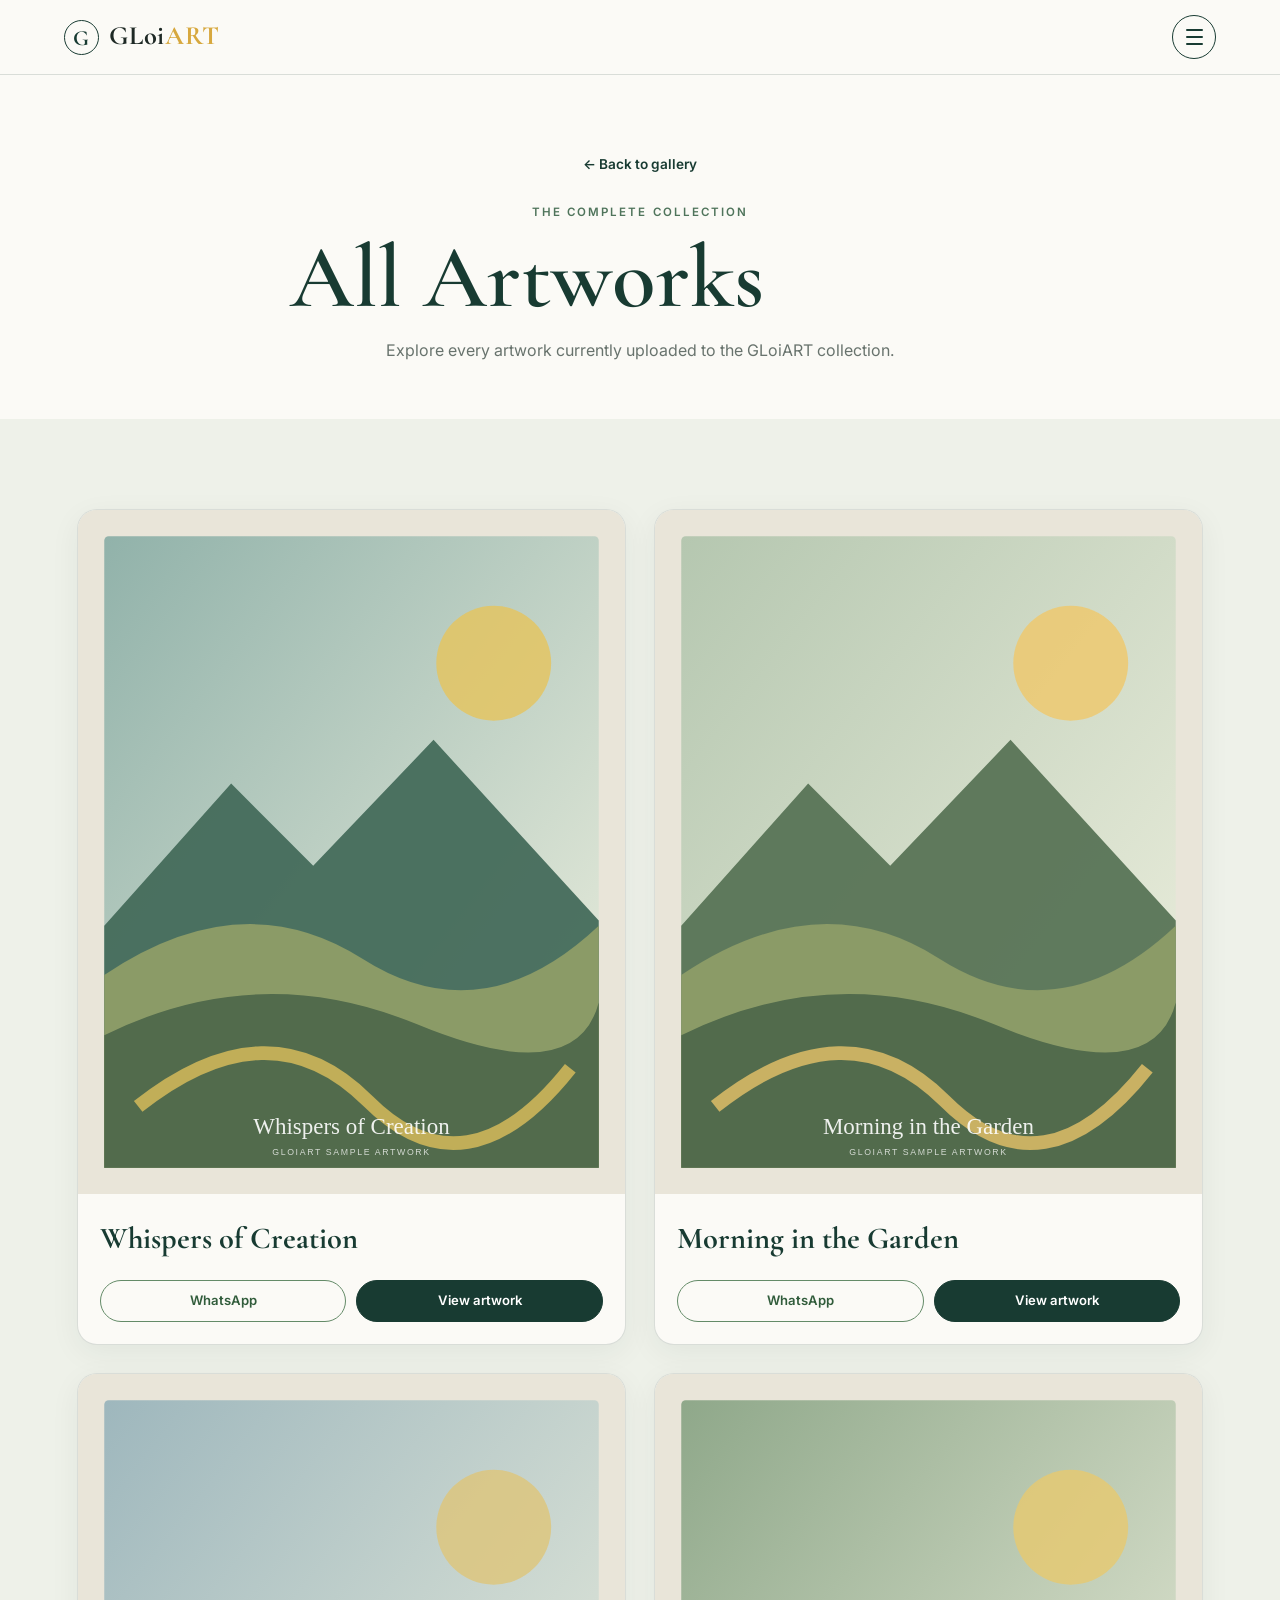
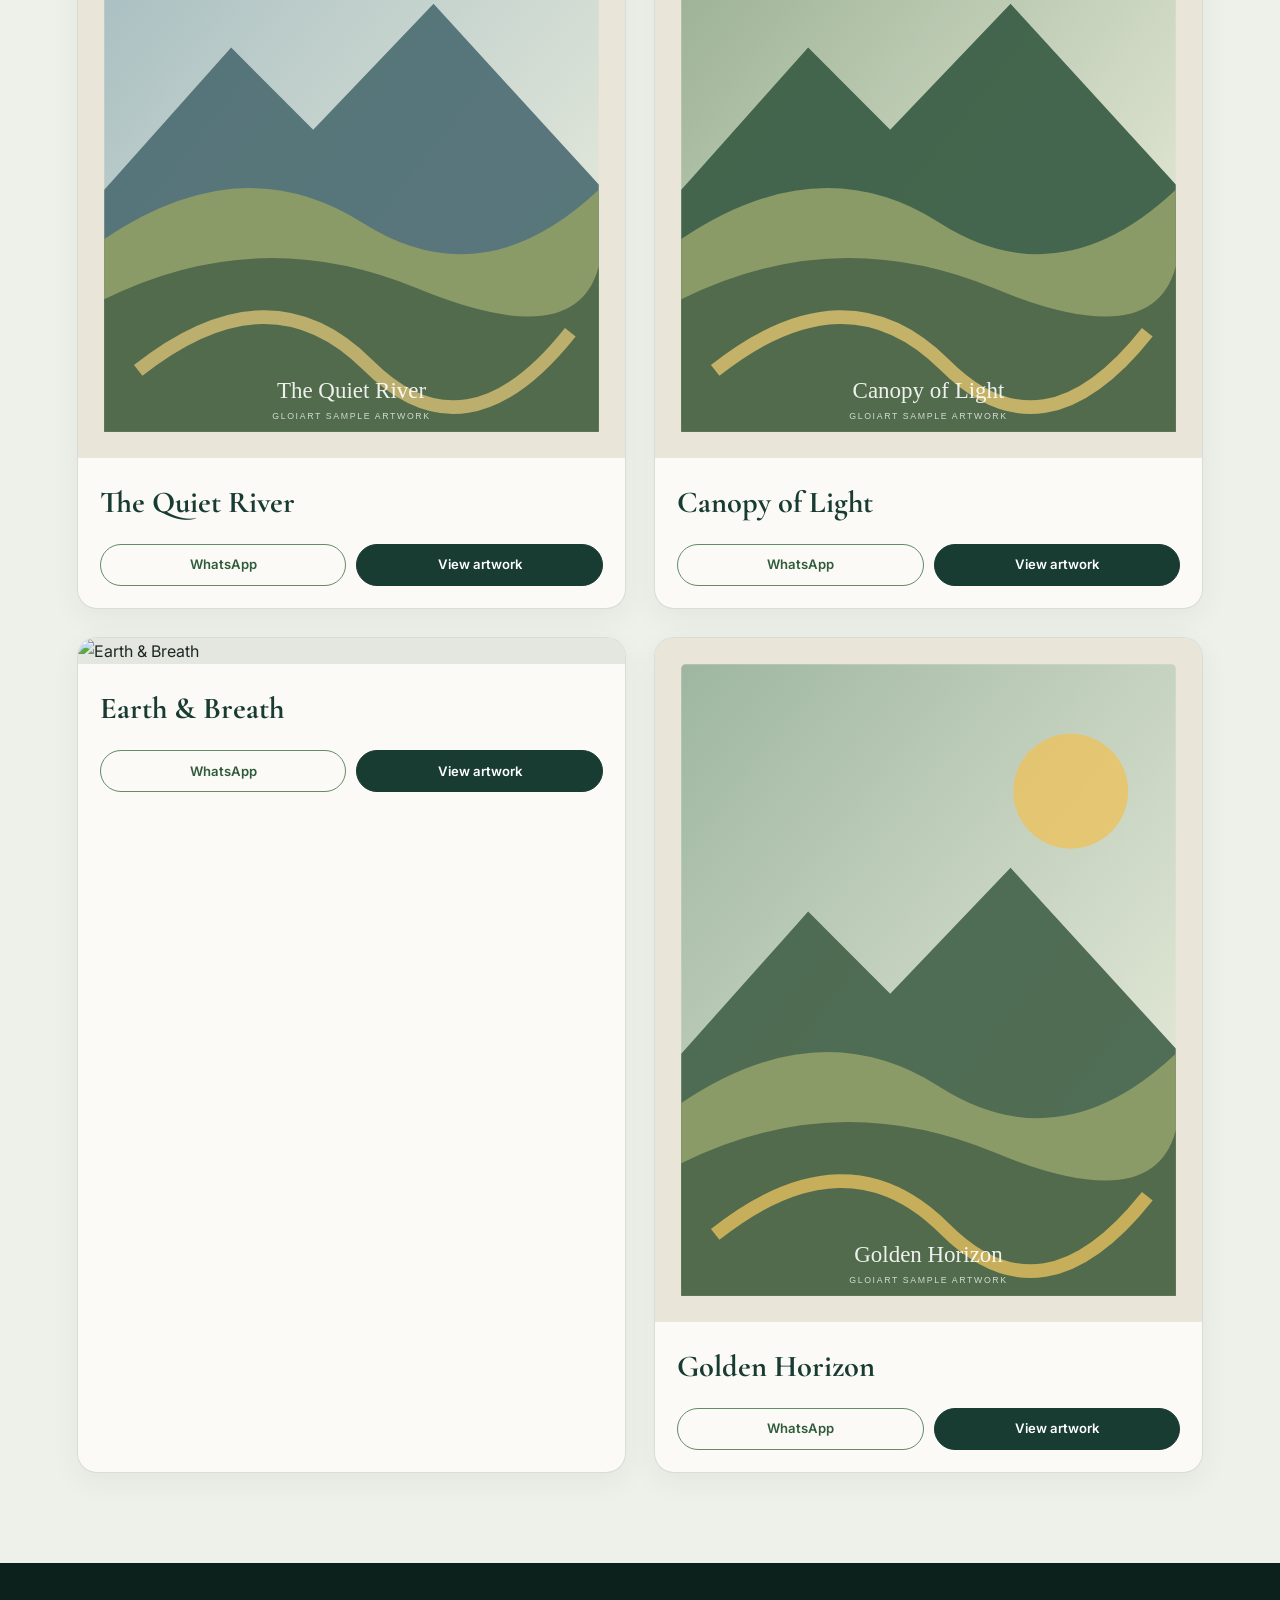
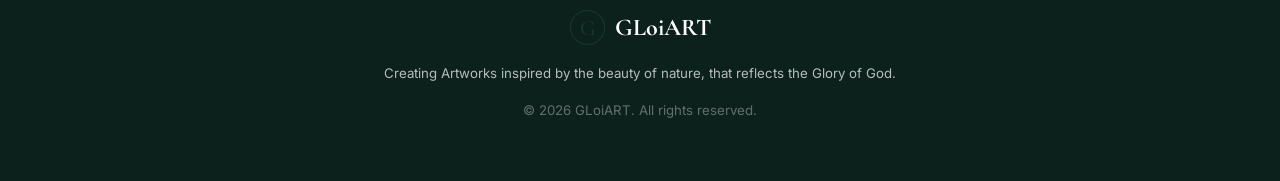
==== all-artworks.html @ 2ade2ef8 "Add files via upload" ====
<!DOCTYPE html>
<html lang="en">
<head>
  <meta charset="UTF-8">
  <meta name="viewport" content="width=device-width, initial-scale=1.0">
  <meta name="description" content="GLoiART — all artworks in the collection.">
  <title>GLoiART | All Artworks</title>
  <link rel="preconnect" href="https://fonts.googleapis.com">
  <link rel="preconnect" href="https://fonts.gstatic.com" crossorigin>
  <link href="https://fonts.googleapis.com/css2?family=Cormorant+Garamond:wght@500;600;700&family=Inter:wght@400;500;600&display=swap" rel="stylesheet">
  <link rel="stylesheet" href="styles.css">
</head>
<body>
  <header class="site-header">
    <a class="brand" href="index.html" aria-label="GLoiART home">
      <span class="brand-mark">G</span>
      <span>GLoi<span>ART</span></span>
    </a>
    <button class="menu-toggle" id="menuToggle" aria-label="Open navigation menu" aria-expanded="false" aria-controls="mainNav">
      <span></span><span></span><span></span>
    </button>
    <nav id="mainNav" class="main-nav" aria-label="Main navigation">
      <a href="index.html#gallery">Gallery</a>
      <a href="index.html#about-artist">Artist</a>
      <a href="index.html#about-gloliart">About GLoiART</a>
      <a href="#" id="menuWhatsApp">WhatsApp</a>
    </nav>
  </header>

  <main>
    <section class="all-artworks-header">
      <a class="back-link" href="index.html#gallery">← Back to gallery</a>
      <p class="eyebrow">The complete collection</p>
      <h1>All Artworks</h1>
      <p>Explore every artwork currently uploaded to the GLoiART collection.</p>
    </section>
    <section class="section gallery-section all-artworks-section">
      <div id="allGalleryGrid" class="gallery-grid"></div>
    </section>
  </main>

  <footer>
    <div class="footer-brand"><span class="brand-mark">G</span><strong>GLoiART</strong></div>
    <p>Creating Artworks inspired by the beauty of nature, that reflects the Glory of God.</p>
    <p class="copyright">© <span id="year"></span> GLoiART. All rights reserved.</p>
  </footer>

  <script src="config.js"></script>
  <script src="script.js"></script>
  <script>
    document.addEventListener("DOMContentLoaded",()=>{
      const g=document.getElementById("allGalleryGrid");
      if(g) g.replaceChildren(...ARTWORKS.map(createArtworkCard));
    });
  </script>
</body>
</html>
---- styles.css ----
:root {
  --forest: #183b32;
  --forest-deep: #102b25;
  --leaf: #4f745b;
  --sage: #a8b99e;
  --cream: #f4f0e5;
  --paper: #fbfaf6;
  --ink: #1e2925;
  --muted: #68736d;
  --gold: #d7a83e;
  --gold-light: #efd27b;
  --line: rgba(24,59,50,.15);
  --shadow: 0 18px 50px rgba(16,43,37,.12);
  --radius: 20px;
}

* { box-sizing: border-box; }
html { scroll-behavior: smooth; }
body {
  margin: 0;
  background: var(--paper);
  color: var(--ink);
  font-family: Inter, system-ui, sans-serif;
  line-height: 1.65;
}
img, video { display: block; max-width: 100%; }
a { color: inherit; text-decoration: none; }
button, a { -webkit-tap-highlight-color: transparent; }

.site-header {
  position: sticky; top: 0; z-index: 20;
  display: flex; align-items: center; justify-content: space-between;
  padding: 15px clamp(18px, 5vw, 70px);
  background: rgba(251,250,246,.92);
  backdrop-filter: blur(14px);
  border-bottom: 1px solid var(--line);
}
.brand { display:flex; align-items:center; gap:10px; font-family:"Cormorant Garamond",serif; font-weight:700; font-size:1.65rem; letter-spacing:.03em; }
.brand > span:last-child span { color: var(--gold); }
.brand-mark {
  display:grid; place-items:center; width:35px; height:35px;
  border: 1px solid var(--forest); border-radius:50%;
  color:var(--forest); font-family:"Cormorant Garamond",serif; font-size:1.35rem;
}
nav.main-nav {
  position:absolute;
  top:calc(100% + 10px);
  right:clamp(18px,5vw,70px);
  display:flex;
  flex-direction:column;
  align-items:stretch;
  min-width:210px;
  gap:0;
  padding:8px;
  background:rgba(251,250,246,.98);
  border:1px solid var(--line);
  border-radius:16px;
  box-shadow:var(--shadow);
  opacity:0;
  visibility:hidden;
  transform:translateY(-8px);
  transition:opacity .2s ease, transform .2s ease, visibility .2s ease;
  font-size:.9rem;
}
nav.main-nav.open { opacity:1; visibility:visible; transform:translateY(0); }
nav.main-nav a { color:var(--forest); padding:11px 13px; border-radius:10px; }
nav.main-nav a:hover { background:#eef1e9; color:var(--gold); }

.menu-toggle {
  position:relative;
  z-index:22;
  width:44px;
  height:44px;
  border:1px solid var(--forest);
  border-radius:50%;
  background:transparent;
  display:flex;
  flex-direction:column;
  align-items:center;
  justify-content:center;
  gap:5px;
  cursor:pointer;
}
.menu-toggle span {
  display:block;
  width:17px;
  height:2px;
  background:var(--forest);
  border-radius:2px;
  transition:transform .2s ease, opacity .2s ease;
}
.menu-toggle.open span:nth-child(1){transform:translateY(7px) rotate(45deg)}
.menu-toggle.open span:nth-child(2){opacity:0}
.menu-toggle.open span:nth-child(3){transform:translateY(-7px) rotate(-45deg)}

.hero { position:relative; min-height:min(760px, 84vh); overflow:hidden; color:#fff; }
.hero-art { position:absolute; inset:0; background:linear-gradient(160deg,#b8c6b3 0%,#dfe0cf 46%,#9eae9d 100%); }
.hero-overlay { position:absolute; inset:0; background:linear-gradient(90deg,rgba(12,39,31,.84),rgba(12,39,31,.35) 56%,rgba(12,39,31,.1)); }
.hero-content { position:absolute; z-index:2; left:0; right:0; bottom:0; max-width:1000px; padding:clamp(28px,5vw,60px) clamp(22px,8vw,120px); }
.eyebrow { text-transform:uppercase; letter-spacing:.18em; font-size:.72rem; font-weight:600; color:var(--leaf); margin:0 0 12px; }
.hero h1 { max-width:950px; margin:0; color:#fff; font-size:clamp(2.2rem,5vw,5.2rem); line-height:.98; text-wrap:balance; text-shadow:0 3px 18px rgba(0,0,0,.28); }
.hero h1 span { color:#9fbd9f; }
.hero h1 em { color:var(--gold-light); font-style:normal; }
.hero .eyebrow { color:var(--gold-light); }
h1,h2 { font-family:"Cormorant Garamond", Georgia, serif; line-height:.98; margin:0; font-weight:600; }
h1 { font-size:clamp(3rem,7vw,6.3rem); max-width:900px; }
h1 span { color:#a9d28f; }
h1 strong { color:var(--gold-light); font-weight:600; }
.hero-copy { max-width:600px; font-size:1.05rem; margin:26px 0 30px; color:rgba(255,255,255,.86); }
.button {
  display:inline-flex; align-items:center; justify-content:center;
  padding:12px 20px; border-radius:999px; font-weight:600; font-size:.9rem;
  transition:transform .2s ease, box-shadow .2s ease, background .2s ease;
}
.button:hover { transform:translateY(-2px); box-shadow:0 8px 25px rgba(0,0,0,.15); }
.button-light { background:#fff; color:var(--forest); }
.button-gold { background:var(--gold); color:#18251f; }

.room-window { position:absolute; width:24%; height:45%; right:8%; top:10%; background:linear-gradient(#9fc4ce 0 58%,#738b70 58%); border:18px solid rgba(255,255,255,.55); box-shadow:0 25px 55px rgba(0,0,0,.15); }
.wall-art { position:absolute; width:24%; aspect-ratio:4/5; right:37%; top:16%; background:#c6bba2; border:13px solid #e5dfd2; box-shadow:0 25px 55px rgba(0,0,0,.18); overflow:hidden; }
.painting-sky { position:absolute; inset:0 0 55%; background:#9bb9bd; }
.painting-hills { position:absolute; left:-10%; right:-10%; bottom:32%; height:48%; background:#536f59; clip-path:polygon(0 75%,25% 30%,45% 65%,65% 10%,100% 72%,100% 100%,0 100%); }
.painting-field { position:absolute; inset:58% 0 0; background:#c9ad61; }
.painting-sun { position:absolute; width:18%; aspect-ratio:1; border-radius:50%; background:#f2d37b; top:17%; right:15%; }
.sofa { position:absolute; left:31%; right:7%; bottom:8%; height:29%; background:#87735d; border-radius:30px 30px 15px 15px; box-shadow:0 28px 45px rgba(0,0,0,.2); }
.sofa:before { content:""; position:absolute; left:0; right:0; top:-30%; height:45%; background:#9b876e; border-radius:25px 25px 8px 8px; }
.sofa span { position:absolute; width:23%; height:45%; background:#c3b398; border-radius:10px; top:10%; }
.sofa span:first-child { left:7%; transform:rotate(-5deg); }
.sofa span:last-child { right:7%; transform:rotate(5deg); }
.plant { position:absolute; bottom:18%; width:11%; height:35%; }
.plant-left { left:10%; }
.plant-right { right:2%; bottom:20%; }
.plant:before { content:""; position:absolute; bottom:0; left:35%; width:30%; height:35%; background:#9a6e4e; border-radius:5px 5px 20px 20px; }
.plant i { position:absolute; bottom:28%; left:50%; width:35%; height:55%; background:#315a43; border-radius:100% 0 100% 0; transform-origin:bottom left; }
.plant i:nth-child(1){transform:rotate(-55deg)}
.plant i:nth-child(2){transform:rotate(-28deg) translateX(10px)}
.plant i:nth-child(3){transform:rotate(12deg)}
.plant i:nth-child(4){transform:rotate(38deg)}
.plant i:nth-child(5){transform:rotate(65deg)}

.intro { padding:100px 22px 75px; text-align:center; max-width:900px; margin:auto; }
.intro h2 { font-size:clamp(2.5rem,5vw,4.3rem); color:var(--forest); }
.intro > p:last-child { color:var(--muted); max-width:650px; margin:22px auto 0; }

.section { padding:90px clamp(20px,6vw,90px); }
.gallery-section { background:#eef1e9; }
.section-heading { display:flex; justify-content:space-between; gap:40px; align-items:end; margin-bottom:45px; }
.section-heading h2 { color:var(--forest); font-size:clamp(2.6rem,5vw,4.7rem); }
.section-note { max-width:390px; color:var(--muted); margin:0; }

.gallery-grid { display:grid; grid-template-columns:repeat(2,minmax(0,1fr)); gap:28px; }
.art-card { background:var(--paper); border:1px solid var(--line); border-radius:var(--radius); overflow:hidden; box-shadow:0 8px 30px rgba(24,59,50,.06); }
.art-image-wrap { background:#e4e7df; }
.art-image { width:100%; height:auto; object-fit:contain; }
.art-info { padding:20px 22px 22px; }
.art-title { font-family:"Cormorant Garamond",serif; font-size:1.9rem; color:var(--forest); margin:0 0 16px; }
.card-actions { display:flex; gap:10px; flex-wrap:wrap; align-items:stretch; }
.card-actions a, .card-actions button { flex:1; min-width:125px; }
.small-button { min-height:42px; display:inline-flex; align-items:center; justify-content:center; text-align:center; padding:10px 13px; border-radius:999px; border:1px solid var(--forest); background:transparent; color:var(--forest); cursor:pointer; font:600 .82rem Inter,sans-serif; line-height:1.2; }
.small-button.primary { background:var(--forest); color:#fff; }
.small-button.whatsapp { border-color:#648b68; color:#315c3b; }

.details {
  border-top:1px solid var(--line); margin-top:18px; padding-top:18px;
}
.details summary { cursor:pointer; list-style:none; color:var(--forest); font-weight:600; font-size:.85rem; }
.details summary::-webkit-details-marker { display:none; }
.details summary:after { content:"＋"; float:right; font-size:1.1rem; }
.details[open] summary:after { content:"−"; }
.details-content { padding-top:18px; display:grid; gap:22px; }
.detail-copy h3 { font-family:"Cormorant Garamond",serif; font-size:1.55rem; margin:0 0 5px; color:var(--forest); }
.detail-copy p { margin:0 0 10px; color:var(--muted); font-size:.88rem; }
.process-video { width:100%; border-radius:13px; background:#122c25; aspect-ratio:16/9; }
.video-label { font-size:.72rem; text-transform:uppercase; letter-spacing:.12em; color:var(--leaf); }
.print-box { background:#f1eadb; border-radius:13px; padding:16px; }
.print-box strong { color:var(--forest); }
.print-box p { margin:4px 0 0; font-size:.83rem; color:var(--muted); }

.about-artist { display:grid; grid-template-columns:.8fr 1.2fr; gap:70px; align-items:center; background:var(--paper); }
.artist-visual { min-height:460px; border-radius:28px; background:radial-gradient(circle at 70% 20%,#a9bf9f 0 8%,transparent 9%), linear-gradient(145deg,#1b4438,#5d765a); display:flex; flex-direction:column; justify-content:center; align-items:center; color:#fff; overflow:hidden; position:relative; }
.artist-visual:before { content:""; position:absolute; width:300px; height:300px; border:1px solid rgba(255,255,255,.2); border-radius:50%; box-shadow:0 0 0 45px rgba(255,255,255,.04),0 0 0 90px rgba(255,255,255,.025); }
.artist-monogram { font-family:"Cormorant Garamond",serif; font-size:8rem; line-height:1; z-index:1; color:var(--gold-light); }
.artist-visual p { z-index:1; letter-spacing:.13em; text-transform:uppercase; font-size:.7rem; }
.about-copy h2 { font-size:clamp(2.7rem,5vw,4.5rem); color:var(--forest); margin-bottom:25px; }
.about-copy p { color:var(--muted); max-width:700px; }
.about-copy blockquote { border-left:3px solid var(--gold); padding-left:20px; font-family:"Cormorant Garamond",serif; font-size:1.5rem; color:var(--forest); margin-top:30px; }

.about-gloliart { background:var(--forest-deep); color:#fff; }
.about-gloliart .section-heading h2 { color:#fff; }
.about-gloliart .section-heading p:last-child { color:rgba(255,255,255,.65); }
.centered { display:block; text-align:center; }
.centered > p:last-child { margin:15px auto 0; }
.about-video { position:relative; max-width:1000px; margin:40px auto 0; border-radius:22px; overflow:hidden; background:#091914; box-shadow:var(--shadow); }
.about-video video { width:100%; aspect-ratio:16/9; object-fit:cover; }
.video-placeholder { position:absolute; inset:0; display:flex; flex-direction:column; justify-content:center; align-items:center; text-align:center; pointer-events:none; background:linear-gradient(135deg,rgba(16,43,37,.85),rgba(16,43,37,.35)); }
.video-placeholder span { font-family:"Cormorant Garamond",serif; font-size:2rem; color:var(--gold-light); }
.video-placeholder small { color:rgba(255,255,255,.7); margin-top:7px; }

.cta { margin:0; padding:70px clamp(20px,8vw,120px); background:#dfe7d9; display:flex; align-items:center; justify-content:space-between; gap:30px; }
.cta h2 { color:var(--forest); font-size:clamp(2.3rem,4vw,4rem); max-width:800px; }
footer { background:#0c211c; color:rgba(255,255,255,.7); padding:45px clamp(20px,6vw,90px); text-align:center; }
.footer-brand { display:flex; justify-content:center; align-items:center; gap:10px; color:#fff; font-family:"Cormorant Garamond",serif; font-size:1.5rem; }
footer p { max-width:600px; margin:15px auto; font-size:.83rem; }
.copyright { opacity:.5; }


.see-all-wrap { display:flex; justify-content:center; margin-top:38px; }
.see-all-button { min-width:190px; }

.all-artworks-header {
  padding:75px clamp(20px,6vw,90px) 55px;
  background:var(--paper);
  text-align:center;
}
.all-artworks-header .back-link { margin-bottom:28px; }
.all-artworks-header h1 {
  color:var(--forest);
  font-size:clamp(3rem,7vw,6rem);
  margin-bottom:15px;
}
.all-artworks-header > p:last-child {
  color:var(--muted);
  max-width:650px;
  margin:0 auto;
}
.all-artworks-section { min-height:60vh; }

@media (max-width: 720px) {
  .site-header { padding:12px 15px; }
  .menu-toggle { width:40px; height:40px; }
  .hero { min-height:720px; }
  .hero-content { padding:35px 22px 45px; }
  .hero-overlay { background:linear-gradient(180deg,rgba(12,39,31,.7),rgba(12,39,31,.75)); }
  .room-window { width:42%; right:4%; top:10%; }
  .wall-art { width:36%; right:42%; top:14%; }
  .sofa { left:17%; right:2%; bottom:7%; }
  .plant-left { left:0; }
  .plant-right { display:none; }
  .section { padding:65px 16px; }
  .gallery-grid { gap:12px; }
  .art-card { border-radius:13px; }
  .art-info { padding:13px; }
  .art-title { font-size:1.35rem; margin-bottom:12px; }
  .card-actions { gap:6px; }
  .card-actions a, .card-actions button { min-width:0; padding:8px 5px; font-size:.68rem; min-height:38px; }
  .details { margin-top:11px; padding-top:11px; }
  .details summary { font-size:.72rem; }
  .section-heading { display:block; margin-bottom:30px; }
  .section-note { margin-top:15px; font-size:.85rem; }
  .about-artist { grid-template-columns:1fr; gap:35px; }
  .artist-visual { min-height:330px; }
  .cta { display:block; }
  .cta .button { margin-top:20px; }
}

.hero{min-height:min(540px,58vh)}
.art-detail-hero{padding:42px clamp(20px,6vw,90px) 85px;background:#eef1e9}.back-link{display:inline-block;color:var(--forest);font-size:.85rem;font-weight:600;margin-bottom:35px}.detail-main-grid{display:grid;grid-template-columns:minmax(0,1.1fr) minmax(340px,.9fr);gap:70px;align-items:center;max-width:1250px;margin:auto}.detail-main-image{background:#e1e5dc;border-radius:20px;overflow:hidden}.detail-main-image img{width:100%;height:auto}.detail-intro h1{color:var(--forest);font-size:clamp(3rem,6vw,5.8rem);margin-bottom:18px}.detail-lead{color:var(--muted);font-size:1.05rem}.availability-large{display:inline-flex;align-items:center;gap:8px;margin:20px 0;color:var(--forest);font-weight:600}.availability-large:before{content:"";width:9px;height:9px;border-radius:50%;background:#6e9a65}.availability-large.sold:before{background:#a07c74}.spec-grid{display:grid;grid-template-columns:1fr 1fr;gap:1px;margin:10px 0 25px;background:var(--line);border:1px solid var(--line)}.spec{background:var(--paper);padding:15px}.spec span{display:block;text-transform:uppercase;letter-spacing:.12em;font-size:.64rem;color:var(--leaf);margin-bottom:4px}.spec strong{color:var(--forest);font-size:.9rem}.detail-section{padding:90px clamp(20px,6vw,90px);max-width:1250px;margin:auto}.detail-section-heading h2{color:var(--forest);font-size:clamp(2.7rem,5vw,4.5rem)}.story-section{max-width:900px}.story-text{max-width:800px;font-family:"Cormorant Garamond",serif;font-size:1.5rem;line-height:1.5;color:#4e5d55}.process-large{margin-top:35px;border-radius:20px;overflow:hidden;background:#0c211c;box-shadow:var(--shadow)}.process-large video{width:100%;max-height:760px;display:block}.print-section{background:#eef1e9;max-width:none}.print-section>*{max-width:1250px;margin-left:auto;margin-right:auto}.print-gallery{display:grid;grid-template-columns:repeat(2,1fr);gap:25px;margin-top:35px}.print-gallery figure{margin:0;background:var(--paper);border-radius:16px;overflow:hidden}.print-gallery img{width:100%;height:auto}.print-gallery figcaption{padding:13px 16px;color:var(--muted);font-size:.78rem}.print-cta{display:flex;justify-content:space-between;align-items:center;gap:25px;margin-top:30px;padding:25px;background:var(--forest);color:#fff;border-radius:18px}.print-cta strong{font-family:"Cormorant Garamond",serif;font-size:1.5rem}.print-cta p{margin:3px 0 0;color:rgba(255,255,255,.7);font-size:.82rem}.detail-bottom{text-align:center;padding:45px 20px;color:var(--forest);font-weight:600}.missing-artwork{min-height:65vh;text-align:center;padding:100px 20px}.missing-artwork h1{color:var(--forest);font-size:4rem}
@media(max-width:720px){.hero{min-height:500px}.hero-content{padding:28px 22px 35px}.hero h1{font-size:clamp(2rem,10vw,3.4rem)}.detail-main-grid{grid-template-columns:1fr;gap:35px}.art-detail-hero{padding:30px 16px 55px}.detail-intro h1{font-size:3.2rem}.detail-section{padding:60px 16px}.print-gallery{grid-template-columns:1fr 1fr;gap:10px}.print-cta{display:block}.print-cta .button{margin-top:18px}}
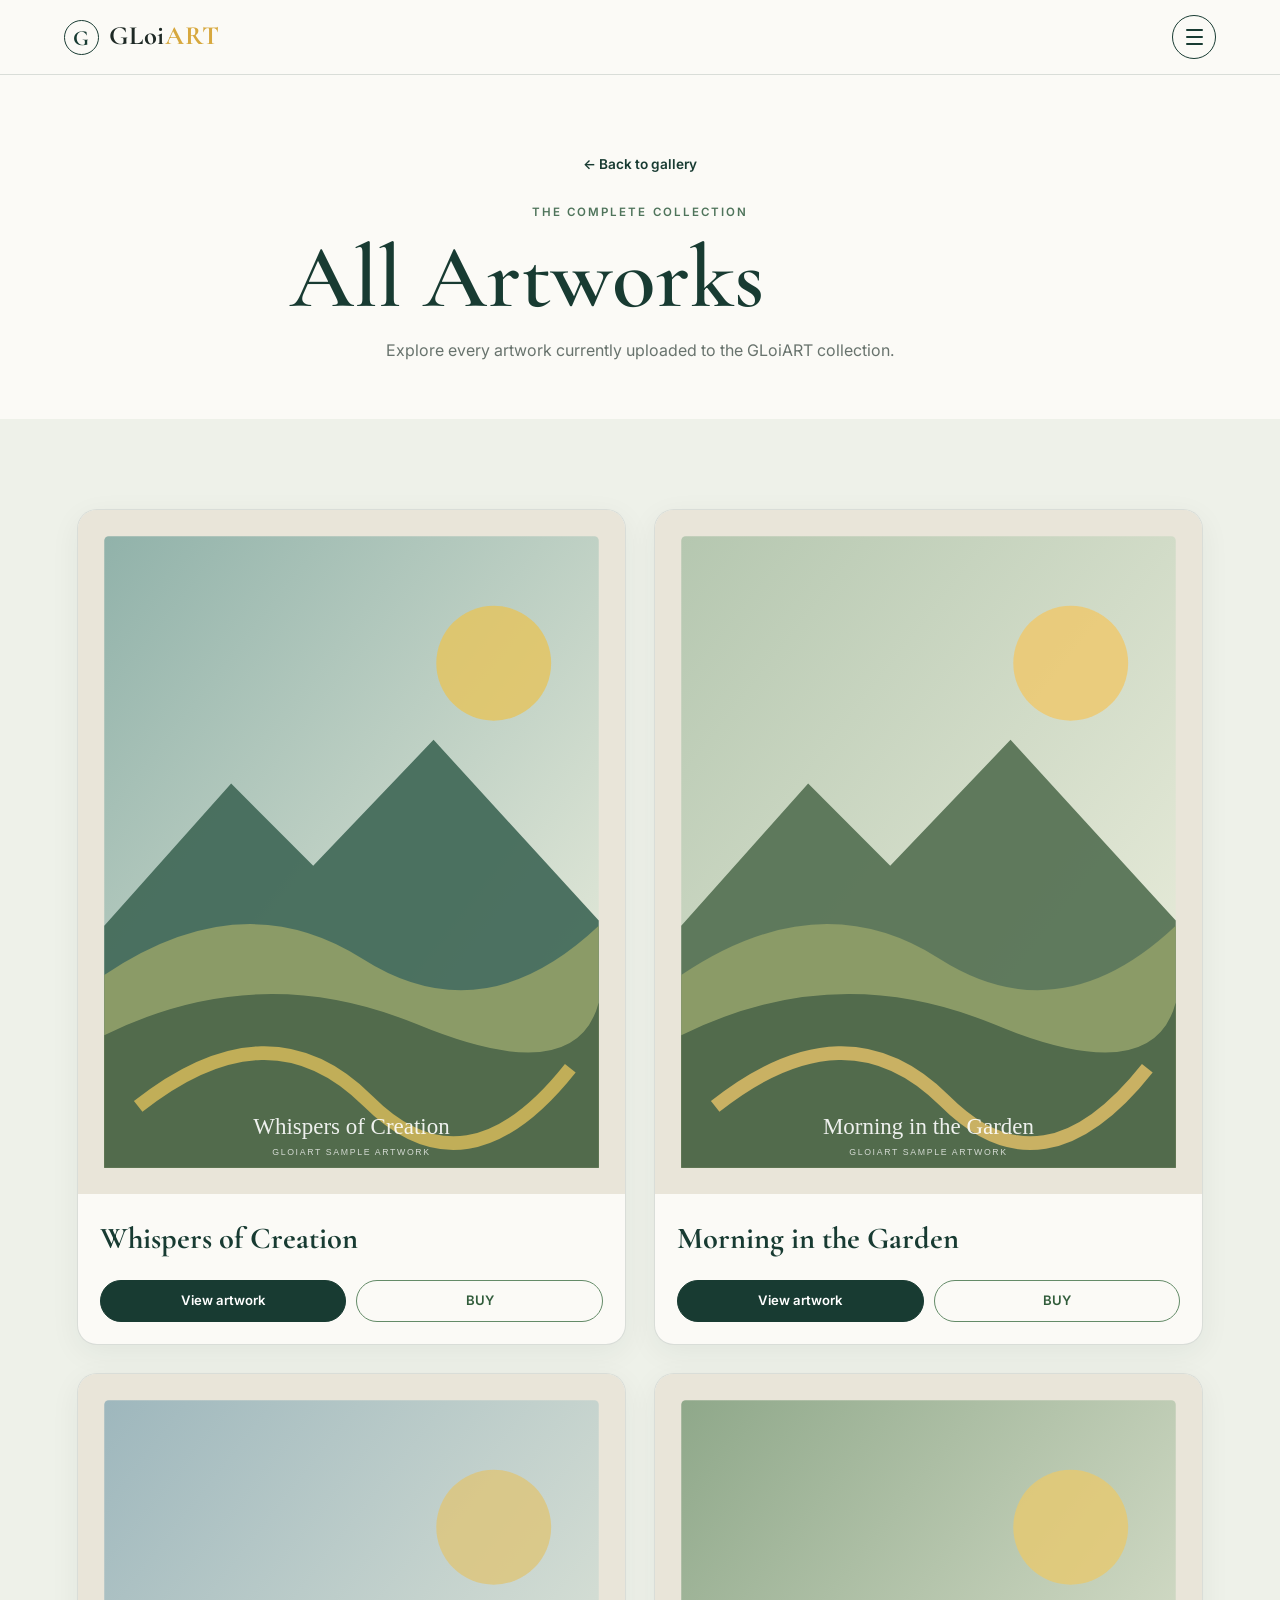
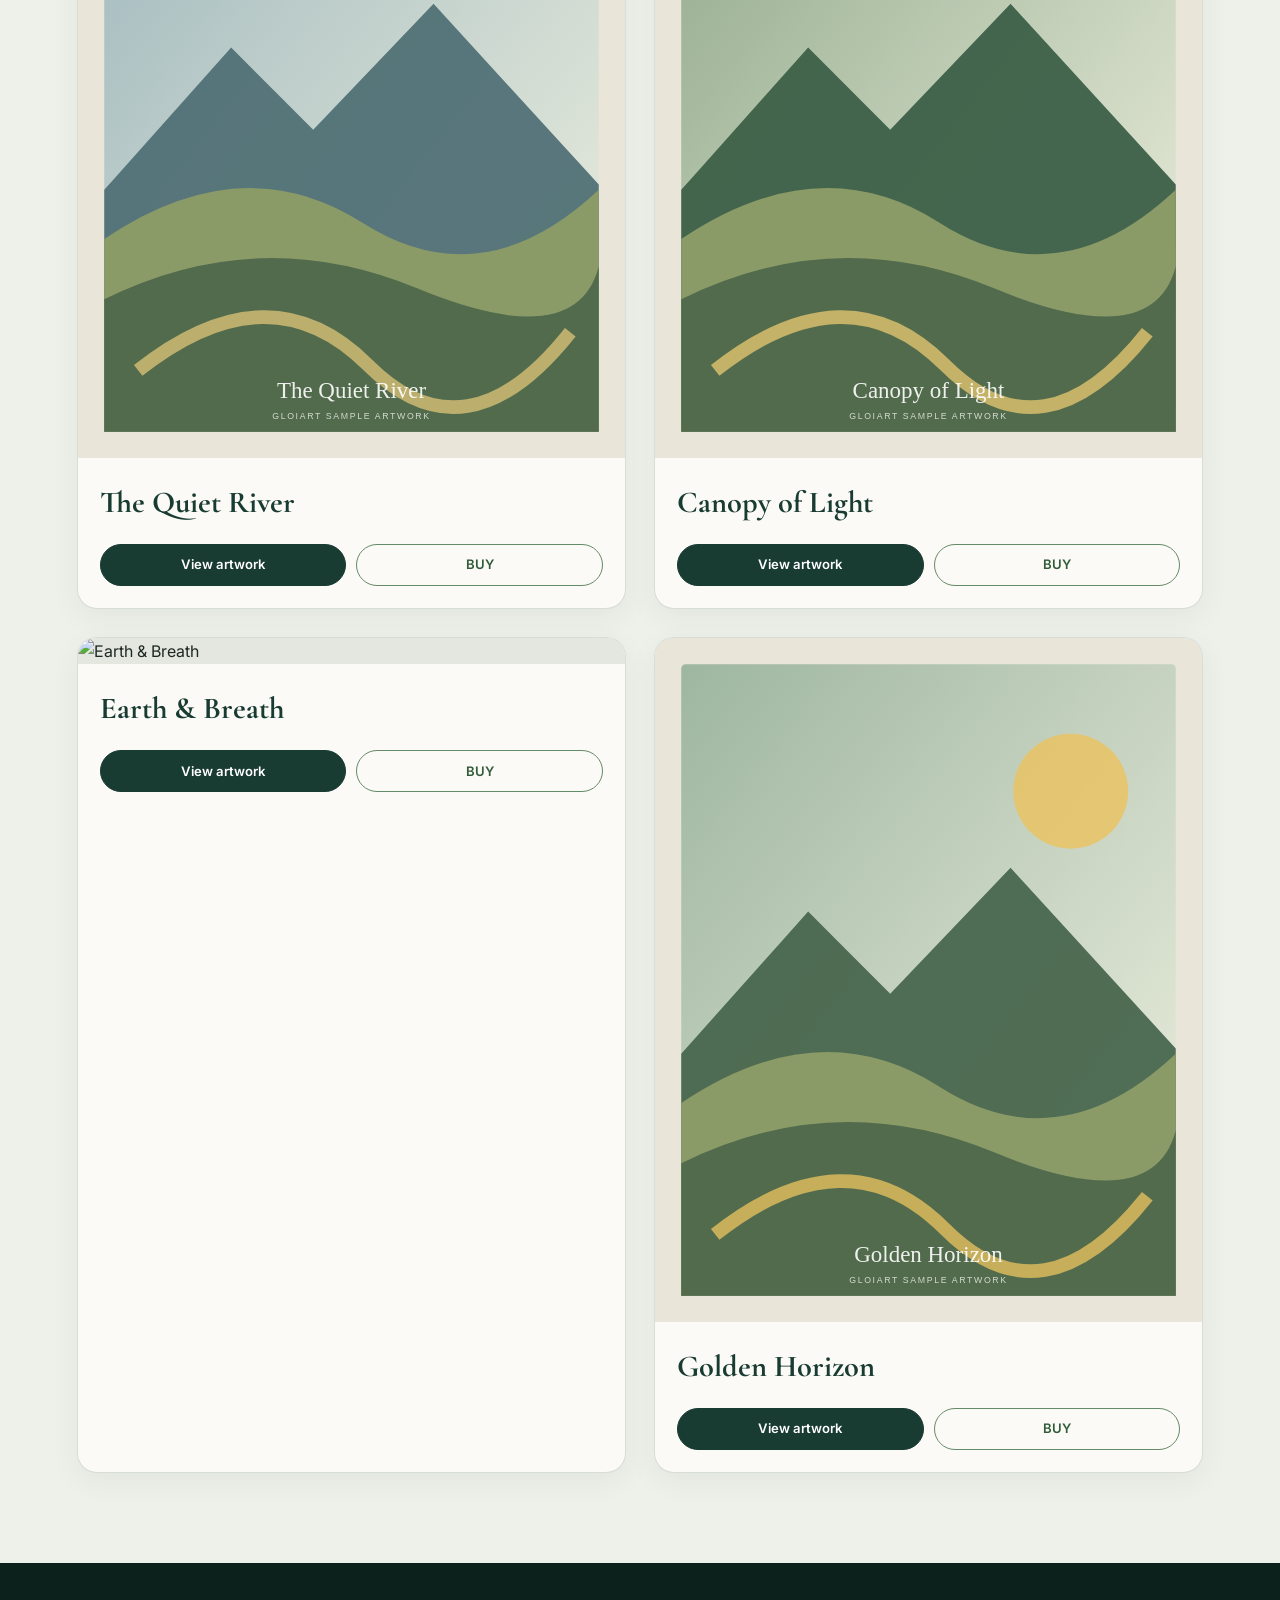
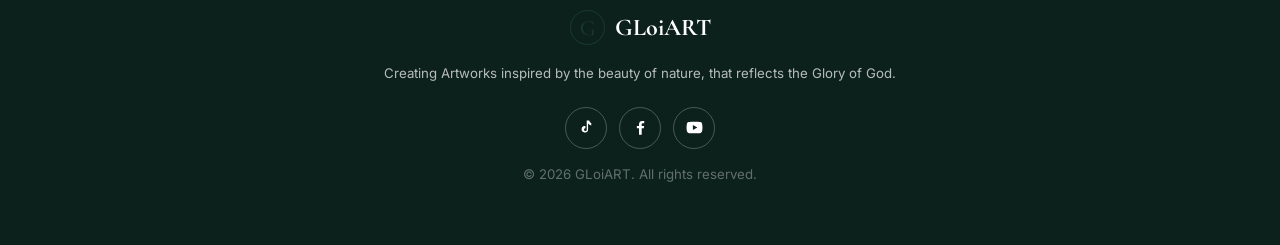
==== commit 6a0c131c: "Add files via upload" ====
--- a/all-artworks.html
+++ b/all-artworks.html
@@ -23,7 +23,7 @@
       <a href="index.html#gallery">Gallery</a>
       <a href="index.html#about-artist">Artist</a>
       <a href="index.html#about-gloliart">About GLoiART</a>
-      <a href="#" id="menuWhatsApp">WhatsApp</a>
+      <a href="index.html#contact-me">Contact Me</a>
     </nav>
   </header>
 
@@ -42,6 +42,11 @@
   <footer>
     <div class="footer-brand"><span class="brand-mark">G</span><strong>GLoiART</strong></div>
     <p>Creating Artworks inspired by the beauty of nature, that reflects the Glory of God.</p>
+    <div class="social-links" aria-label="Social media links">
+      <a id="socialTikTok" href="#" target="_blank" rel="noopener" aria-label="TikTok" title="TikTok"><svg viewBox="0 0 24 24" aria-hidden="true"><path d="M14 3v11.1a4.1 4.1 0 1 1-3.4-4.04V13a1.7 1.7 0 1 0 1.7 1.7V3h3.1c.3 1.55 1.3 2.72 2.6 3.38v3.04A7.1 7.1 0 0 1 14 7.02V3z"/></svg></a>
+      <a id="socialFacebook" href="#" target="_blank" rel="noopener" aria-label="Facebook" title="Facebook"><svg viewBox="0 0 24 24" aria-hidden="true"><path d="M13.5 21v-8h2.7l.4-3h-3.1V8.1c0-.9.25-1.5 1.55-1.5h1.65V3.9c-.29-.04-1.29-.12-2.46-.12-2.44 0-4.11 1.49-4.11 4.23V10H7.4v3h2.73v8h3.37z"/></svg></a>
+      <a id="socialYouTube" href="#" target="_blank" rel="noopener" aria-label="YouTube" title="YouTube"><svg viewBox="0 0 24 24" aria-hidden="true"><path d="M21.58 7.19a2.9 2.9 0 0 0-2.04-2.05C17.74 4.65 12 4.65 12 4.65s-5.74 0-7.54.49a2.9 2.9 0 0 0-2.04 2.05A30.3 30.3 0 0 0 1.93 12a30.3 30.3 0 0 0 .49 4.81 2.9 2.9 0 0 0 2.04 2.05c1.8.49 7.54.49 7.54.49s5.74 0 7.54-.49a2.9 2.9 0 0 0 2.04-2.05A30.3 30.3 0 0 0 22.07 12a30.3 30.3 0 0 0-.49-4.81zM9.95 15.3V8.7L15.65 12l-5.7 3.3z"/></svg></a>
+    </div>
     <p class="copyright">© <span id="year"></span> GLoiART. All rights reserved.</p>
   </footer>
 
--- a/styles.css
+++ b/styles.css
@@ -204,8 +204,20 @@
 .copyright { opacity:.5; }
 
 
+@keyframes seeAllVibrate {
+  0%, 72%, 100% { transform: translateX(0); }
+  74% { transform: translateX(-2px) rotate(-0.6deg); }
+  76% { transform: translateX(2px) rotate(0.6deg); }
+  78% { transform: translateX(-2px) rotate(-0.6deg); }
+  80% { transform: translateX(2px) rotate(0.6deg); }
+  82% { transform: translateX(0) rotate(0); }
+}
 .see-all-wrap { display:flex; justify-content:center; margin-top:38px; }
-.see-all-button { min-width:190px; }
+.see-all-button { min-width:190px; animation: seeAllVibrate 4.5s ease-in-out infinite; }
+.see-all-button:hover { animation:none; }
+@media (prefers-reduced-motion: reduce) {
+  .see-all-button { animation:none; }
+}
 
 .all-artworks-header {
   padding:75px clamp(20px,6vw,90px) 55px;
@@ -256,3 +268,19 @@
 .hero{min-height:min(540px,58vh)}
 .art-detail-hero{padding:42px clamp(20px,6vw,90px) 85px;background:#eef1e9}.back-link{display:inline-block;color:var(--forest);font-size:.85rem;font-weight:600;margin-bottom:35px}.detail-main-grid{display:grid;grid-template-columns:minmax(0,1.1fr) minmax(340px,.9fr);gap:70px;align-items:center;max-width:1250px;margin:auto}.detail-main-image{background:#e1e5dc;border-radius:20px;overflow:hidden}.detail-main-image img{width:100%;height:auto}.detail-intro h1{color:var(--forest);font-size:clamp(3rem,6vw,5.8rem);margin-bottom:18px}.detail-lead{color:var(--muted);font-size:1.05rem}.availability-large{display:inline-flex;align-items:center;gap:8px;margin:20px 0;color:var(--forest);font-weight:600}.availability-large:before{content:"";width:9px;height:9px;border-radius:50%;background:#6e9a65}.availability-large.sold:before{background:#a07c74}.spec-grid{display:grid;grid-template-columns:1fr 1fr;gap:1px;margin:10px 0 25px;background:var(--line);border:1px solid var(--line)}.spec{background:var(--paper);padding:15px}.spec span{display:block;text-transform:uppercase;letter-spacing:.12em;font-size:.64rem;color:var(--leaf);margin-bottom:4px}.spec strong{color:var(--forest);font-size:.9rem}.detail-section{padding:90px clamp(20px,6vw,90px);max-width:1250px;margin:auto}.detail-section-heading h2{color:var(--forest);font-size:clamp(2.7rem,5vw,4.5rem)}.story-section{max-width:900px}.story-text{max-width:800px;font-family:"Cormorant Garamond",serif;font-size:1.5rem;line-height:1.5;color:#4e5d55}.process-large{margin-top:35px;border-radius:20px;overflow:hidden;background:#0c211c;box-shadow:var(--shadow)}.process-large video{width:100%;max-height:760px;display:block}.print-section{background:#eef1e9;max-width:none}.print-section>*{max-width:1250px;margin-left:auto;margin-right:auto}.print-gallery{display:grid;grid-template-columns:repeat(2,1fr);gap:25px;margin-top:35px}.print-gallery figure{margin:0;background:var(--paper);border-radius:16px;overflow:hidden}.print-gallery img{width:100%;height:auto}.print-gallery figcaption{padding:13px 16px;color:var(--muted);font-size:.78rem}.print-cta{display:flex;justify-content:space-between;align-items:center;gap:25px;margin-top:30px;padding:25px;background:var(--forest);color:#fff;border-radius:18px}.print-cta strong{font-family:"Cormorant Garamond",serif;font-size:1.5rem}.print-cta p{margin:3px 0 0;color:rgba(255,255,255,.7);font-size:.82rem}.detail-bottom{text-align:center;padding:45px 20px;color:var(--forest);font-weight:600}.missing-artwork{min-height:65vh;text-align:center;padding:100px 20px}.missing-artwork h1{color:var(--forest);font-size:4rem}
 @media(max-width:720px){.hero{min-height:500px}.hero-content{padding:28px 22px 35px}.hero h1{font-size:clamp(2rem,10vw,3.4rem)}.detail-main-grid{grid-template-columns:1fr;gap:35px}.art-detail-hero{padding:30px 16px 55px}.detail-intro h1{font-size:3.2rem}.detail-section{padding:60px 16px}.print-gallery{grid-template-columns:1fr 1fr;gap:10px}.print-cta{display:block}.print-cta .button{margin-top:18px}}
+
+/* v6 refinements */
+.about-artist { background:#eee4f7; }
+.contact-actions { display:flex; flex-direction:column; align-items:flex-end; gap:12px; }
+.contact-actions > strong { font-size:1.15rem; letter-spacing:.08em; color:var(--forest); }
+.contact-buttons { display:flex; gap:12px; flex-wrap:wrap; justify-content:flex-end; }
+.button-light { background:#fff; color:var(--forest); border:1px solid var(--forest); }
+.button-light:hover { background:#f5f7f2; }
+.social-links { display:flex; justify-content:center; align-items:center; gap:12px; margin:22px auto 8px; }
+.social-links a { width:42px; height:42px; border:1px solid rgba(255,255,255,.25); border-radius:50%; display:inline-flex; align-items:center; justify-content:center; color:#fff; transition:transform .2s ease, background .2s ease; }
+.social-links a:hover { transform:translateY(-2px); background:rgba(255,255,255,.1); }
+.social-links svg { width:19px; height:19px; fill:currentColor; }
+@media (max-width:720px) {
+  .contact-actions { align-items:flex-start; margin-top:28px; }
+  .contact-buttons { justify-content:flex-start; }
+}
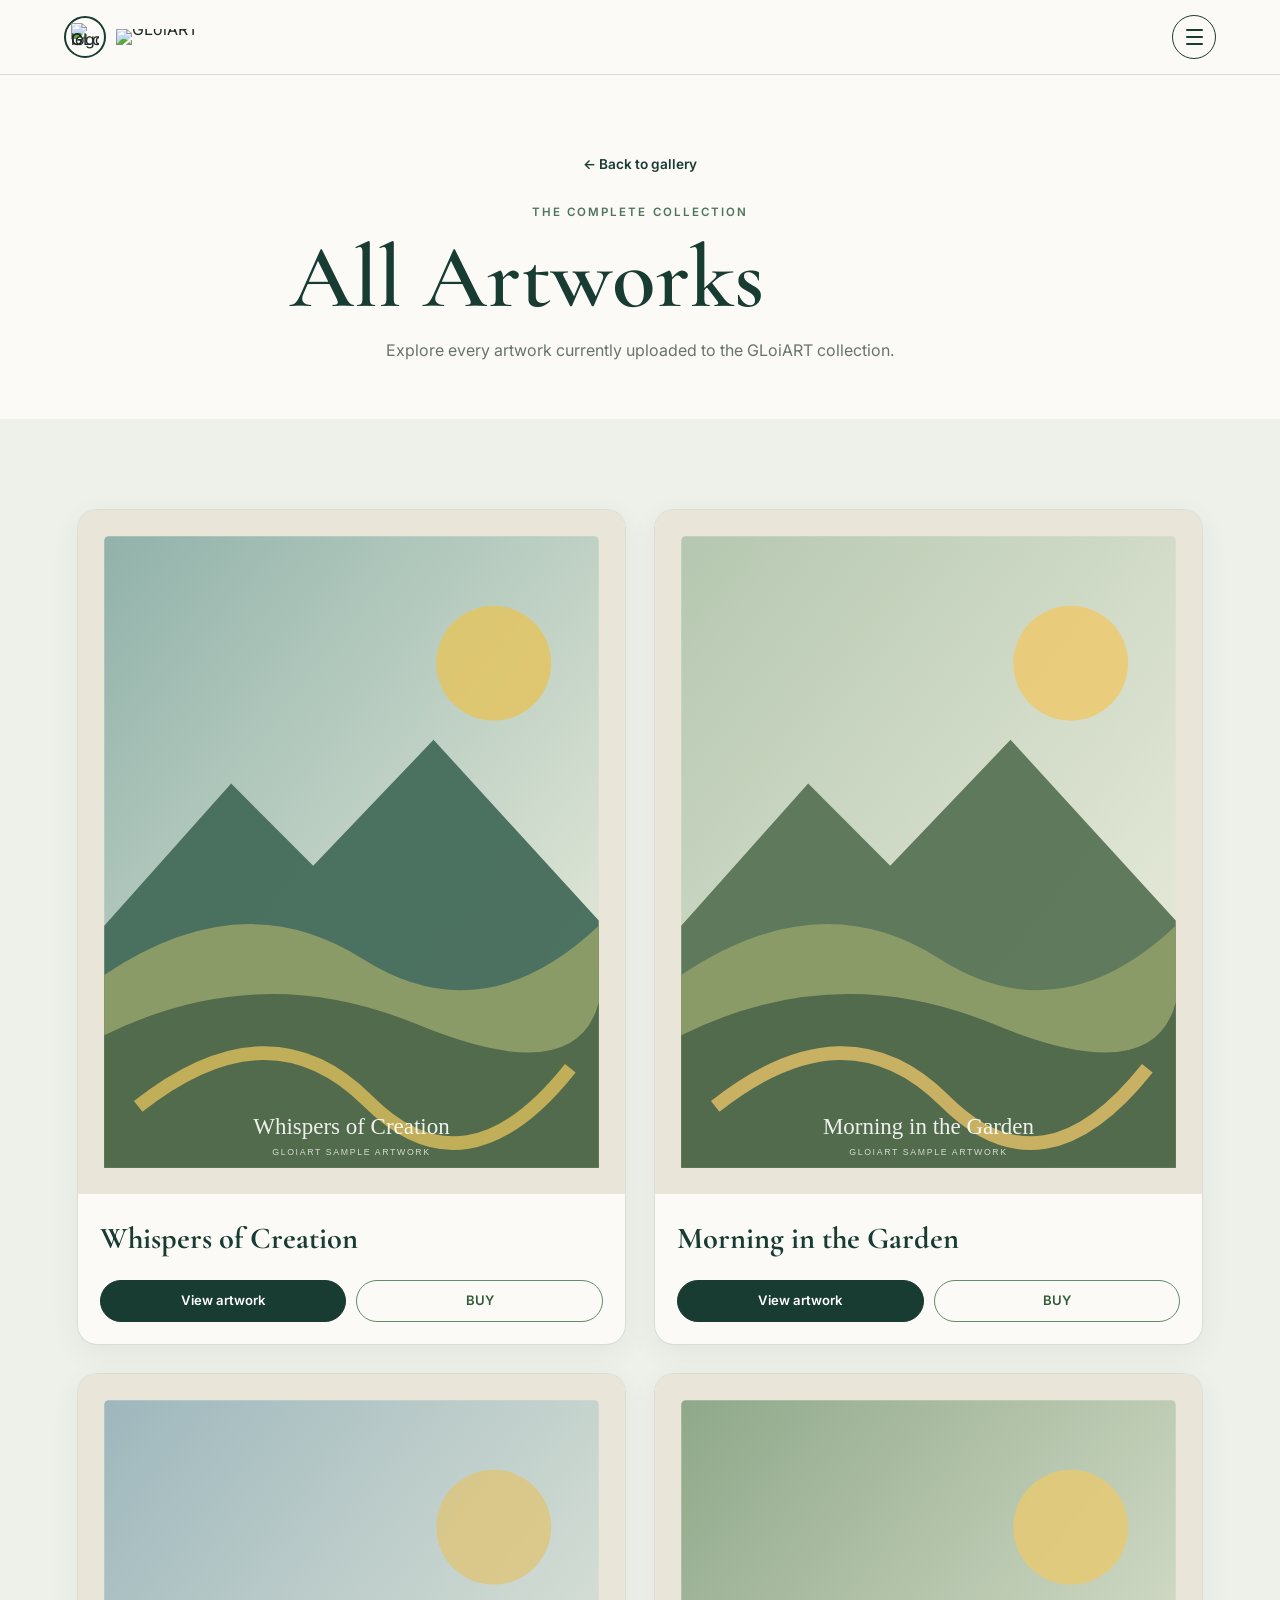
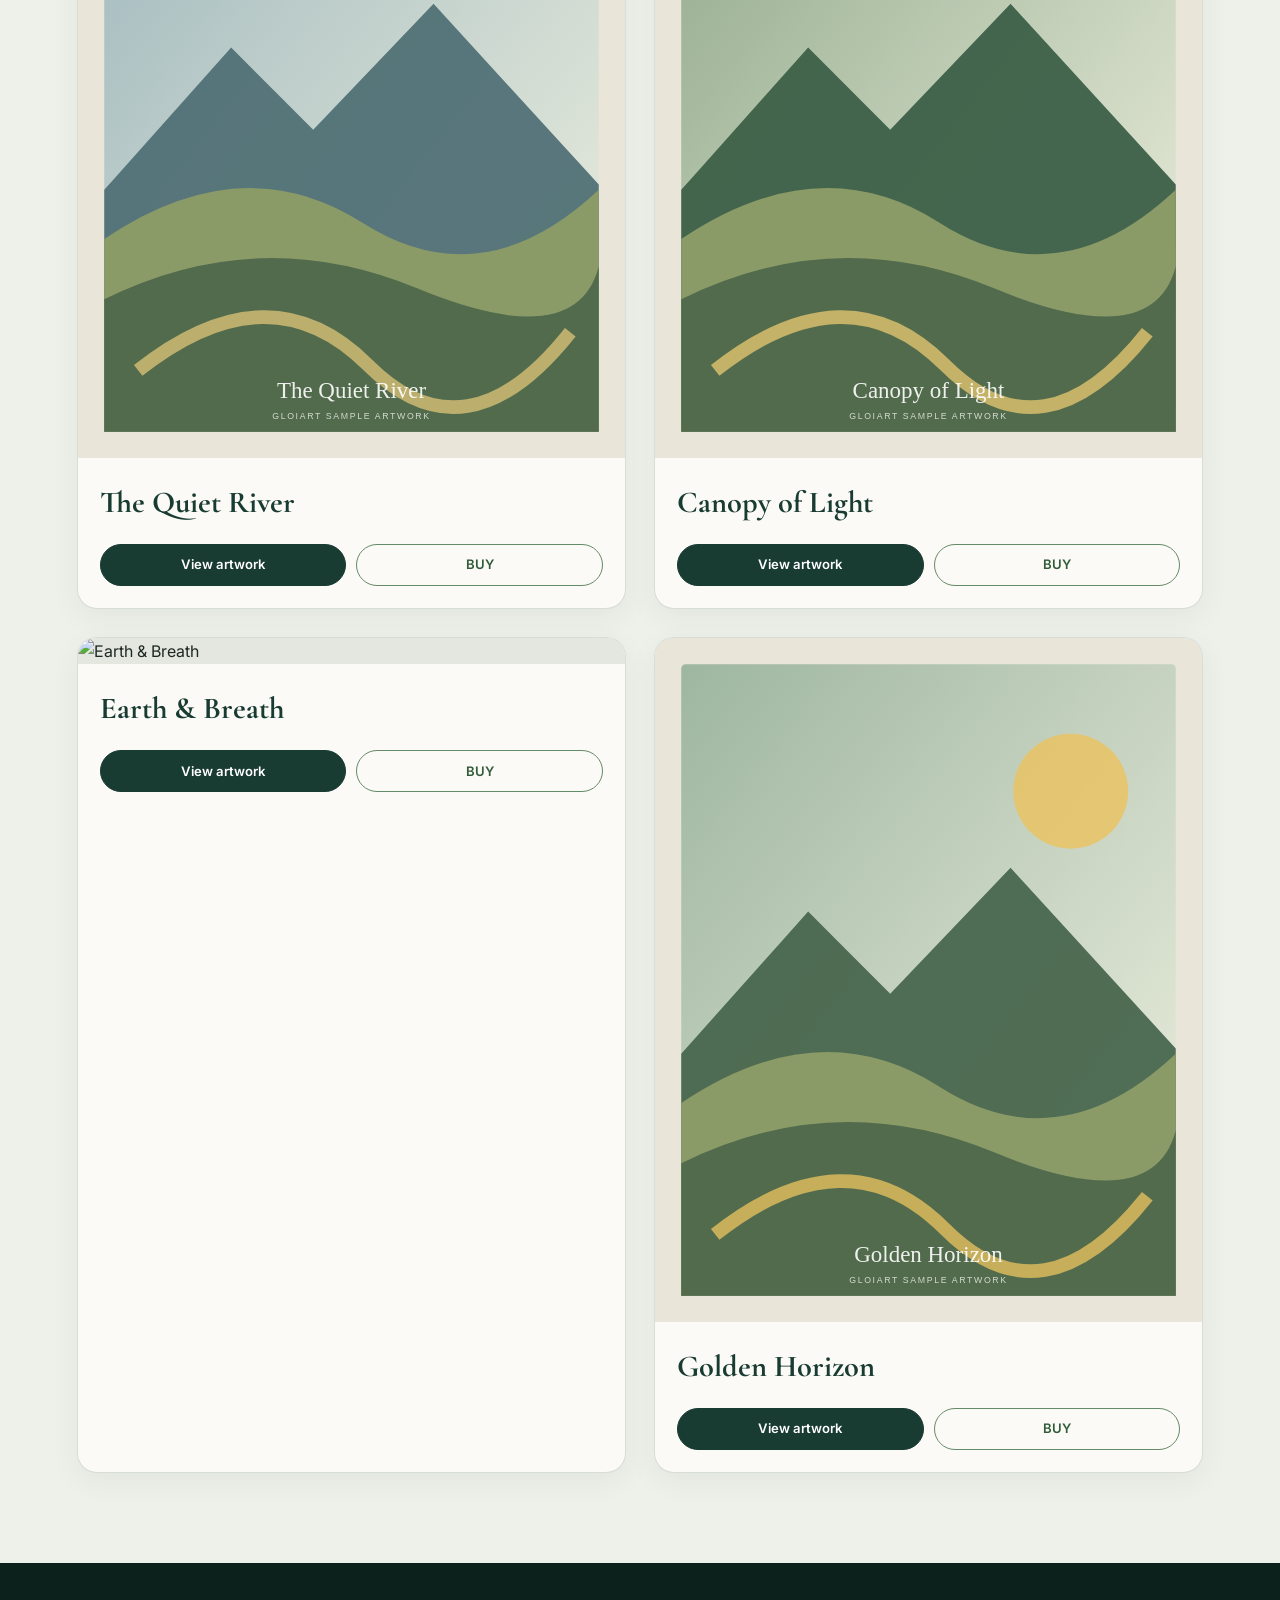
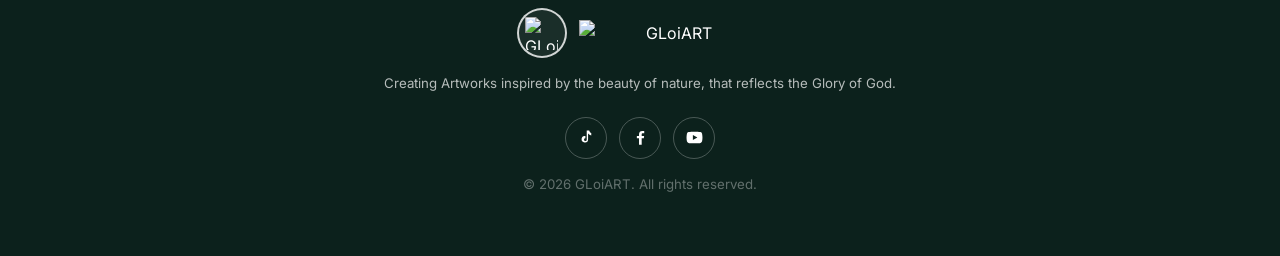
==== commit 810429bd: "Add files via upload" ====
--- a/all-artworks.html
+++ b/all-artworks.html
@@ -12,10 +12,7 @@
 </head>
 <body>
   <header class="site-header">
-    <a class="brand" href="index.html" aria-label="GLoiART home">
-      <span class="brand-mark">G</span>
-      <span>GLoi<span>ART</span></span>
-    </a>
+    <a class="brand" href="index.html" aria-label="GLoiART home"><span class="brand-g-circle"><img src="assets/logo-g.png" alt="GLoiART G logo"></span><img class="brand-logo brand-logo-full" src="assets/logo-full.png" alt="GLoiART"><img class="brand-logo brand-logo-g" src="assets/logo-g.png" alt="GLoiART"></a>
     <button class="menu-toggle" id="menuToggle" aria-label="Open navigation menu" aria-expanded="false" aria-controls="mainNav">
       <span></span><span></span><span></span>
     </button>
@@ -40,7 +37,7 @@
   </main>
 
   <footer>
-    <div class="footer-brand"><span class="brand-mark">G</span><strong>GLoiART</strong></div>
+    <div class="footer-brand"><span class="brand-g-circle footer-g-circle"><img src="assets/logo-g.png" alt="GLoiART G logo"></span><img class="footer-logo-full" src="assets/logo-full.png" alt="GLoiART"></div>
     <p>Creating Artworks inspired by the beauty of nature, that reflects the Glory of God.</p>
     <div class="social-links" aria-label="Social media links">
       <a id="socialTikTok" href="#" target="_blank" rel="noopener" aria-label="TikTok" title="TikTok"><svg viewBox="0 0 24 24" aria-hidden="true"><path d="M14 3v11.1a4.1 4.1 0 1 1-3.4-4.04V13a1.7 1.7 0 1 0 1.7 1.7V3h3.1c.3 1.55 1.3 2.72 2.6 3.38v3.04A7.1 7.1 0 0 1 14 7.02V3z"/></svg></a>
--- a/styles.css
+++ b/styles.css
@@ -35,13 +35,12 @@
   backdrop-filter: blur(14px);
   border-bottom: 1px solid var(--line);
 }
-.brand { display:flex; align-items:center; gap:10px; font-family:"Cormorant Garamond",serif; font-weight:700; font-size:1.65rem; letter-spacing:.03em; }
-.brand > span:last-child span { color: var(--gold); }
-.brand-mark {
-  display:grid; place-items:center; width:35px; height:35px;
-  border: 1px solid var(--forest); border-radius:50%;
-  color:var(--forest); font-family:"Cormorant Garamond",serif; font-size:1.35rem;
-}
+.brand { display:flex; align-items:center; min-width:0; line-height:0; gap:10px; text-decoration:none; }
+.brand-g-circle { width:42px; height:42px; border:2px solid var(--forest); border-radius:50%; display:flex; align-items:center; justify-content:center; flex:0 0 42px; overflow:hidden; background:rgba(255,255,255,.35); }
+.brand-g-circle img { width:72%; height:72%; object-fit:contain; display:block; }
+.brand-logo { display:block; width:auto; height:auto; object-fit:contain; }
+.brand-logo-full { width:clamp(130px, 13vw, 175px); max-height:44px; }
+.brand-logo-g { display:none; width:38px; height:42px; object-fit:contain; }
 nav.main-nav {
   position:absolute;
   top:calc(100% + 10px);
@@ -94,8 +93,8 @@
 .menu-toggle.open span:nth-child(3){transform:translateY(-7px) rotate(-45deg)}
 
 .hero { position:relative; min-height:min(760px, 84vh); overflow:hidden; color:#fff; }
-.hero-art { position:absolute; inset:0; background:linear-gradient(160deg,#b8c6b3 0%,#dfe0cf 46%,#9eae9d 100%); }
-.hero-overlay { position:absolute; inset:0; background:linear-gradient(90deg,rgba(12,39,31,.84),rgba(12,39,31,.35) 56%,rgba(12,39,31,.1)); }
+.hero-art { position:absolute; inset:0; background-image:url("assets/banner.jpg"); background-size:cover; background-position:center center; background-repeat:no-repeat; }
+.hero-overlay { position:absolute; inset:0; background:linear-gradient(180deg,rgba(8,24,20,.08) 20%,rgba(8,24,20,.16) 48%,rgba(8,24,20,.78) 100%); }
 .hero-content { position:absolute; z-index:2; left:0; right:0; bottom:0; max-width:1000px; padding:clamp(28px,5vw,60px) clamp(22px,8vw,120px); }
 .eyebrow { text-transform:uppercase; letter-spacing:.18em; font-size:.72rem; font-weight:600; color:var(--leaf); margin:0 0 12px; }
 .hero h1 { max-width:950px; margin:0; color:#fff; font-size:clamp(2.2rem,5vw,5.2rem); line-height:.98; text-wrap:balance; text-shadow:0 3px 18px rgba(0,0,0,.28); }
@@ -199,7 +198,9 @@
 .cta { margin:0; padding:70px clamp(20px,8vw,120px); background:#dfe7d9; display:flex; align-items:center; justify-content:space-between; gap:30px; }
 .cta h2 { color:var(--forest); font-size:clamp(2.3rem,4vw,4rem); max-width:800px; }
 footer { background:#0c211c; color:rgba(255,255,255,.7); padding:45px clamp(20px,6vw,90px); text-align:center; }
-.footer-brand { display:flex; justify-content:center; align-items:center; gap:10px; color:#fff; font-family:"Cormorant Garamond",serif; font-size:1.5rem; }
+.footer-brand { display:flex; justify-content:center; align-items:center; gap:12px; color:#fff; }
+.footer-g-circle { width:50px; height:50px; flex-basis:50px; border-color:rgba(255,255,255,.8); background:rgba(255,255,255,.06); }
+.footer-logo-full { display:block; width:clamp(130px, 18vw, 185px); max-height:50px; object-fit:contain; }
 footer p { max-width:600px; margin:15px auto; font-size:.83rem; }
 .copyright { opacity:.5; }
 
@@ -242,7 +243,7 @@
   .menu-toggle { width:40px; height:40px; }
   .hero { min-height:720px; }
   .hero-content { padding:35px 22px 45px; }
-  .hero-overlay { background:linear-gradient(180deg,rgba(12,39,31,.7),rgba(12,39,31,.75)); }
+  .hero-overlay { background:linear-gradient(180deg,rgba(8,24,20,.10),rgba(8,24,20,.22) 45%,rgba(8,24,20,.82) 100%); }
   .room-window { width:42%; right:4%; top:10%; }
   .wall-art { width:36%; right:42%; top:14%; }
   .sofa { left:17%; right:2%; bottom:7%; }
@@ -280,7 +281,57 @@
 .social-links a { width:42px; height:42px; border:1px solid rgba(255,255,255,.25); border-radius:50%; display:inline-flex; align-items:center; justify-content:center; color:#fff; transition:transform .2s ease, background .2s ease; }
 .social-links a:hover { transform:translateY(-2px); background:rgba(255,255,255,.1); }
 .social-links svg { width:19px; height:19px; fill:currentColor; }
+@media (max-width:720px){
+  .brand { gap:8px; }
+  .brand-g-circle { width:38px; height:38px; flex-basis:38px; }
+  .brand-logo-full { display:none; }
+  .brand-logo-g { display:none; }
+  .footer-g-circle { width:46px; height:46px; flex-basis:46px; }
+  .footer-logo-full { width:150px; max-height:44px; }
+}
 @media (max-width:720px) {
   .contact-actions { align-items:flex-start; margin-top:28px; }
   .contact-buttons { justify-content:flex-start; }
 }
+
+
+/* v7 commission/contact refinements */
+.cta { text-align:center; }
+.cta > div:first-child { max-width:900px; margin:0 auto; }
+.commission-title { margin:0; font-size:clamp(2.7rem,5vw,4.8rem); font-weight:800; letter-spacing:.03em; color:var(--forest); }
+.commission-copy { max-width:850px; margin:18px auto 0; font-size:1.08rem; line-height:1.7; color:var(--muted); }
+.contact-actions { align-items:center; margin:30px auto 0; }
+.contact-buttons { justify-content:center; }
+@media (max-width:720px) {
+  .contact-actions { align-items:center; }
+  .contact-buttons { justify-content:center; }
+}
+
+
+/* v8 nature motion */
+.nature-animation-layer { position:fixed; inset:0; z-index:20; pointer-events:none; overflow:hidden; }
+.falling-leaf { position:absolute; top:-60px; left:0; width:25px; height:31px; opacity:.72; transform-origin:50% 50%; animation:leafFall var(--leaf-duration,11s) linear forwards; transform:scale(var(--leaf-size,1)); }
+.falling-leaf::before { content:""; position:absolute; inset:2px 5px 5px 5px; transform:rotate(28deg); box-shadow:0 0 8px rgba(79,116,91,.12); }
+.falling-leaf::after { content:""; position:absolute; left:10px; top:7px; width:1px; height:20px; background:rgba(64,83,54,.45); transform:rotate(28deg); transform-origin:top; }
+.falling-leaf.leaf-green::before { background:linear-gradient(135deg,#4f745b,#8eaa78); }
+.falling-leaf.leaf-yellow::before { background:linear-gradient(135deg,#d7a83e,#f1d36e); }
+.falling-leaf.leaf-orange::before { background:linear-gradient(135deg,#c86f32,#e6a04c); }
+.falling-leaf.leaf-oval::before { border-radius:80% 10% 80% 10%; }
+.falling-leaf.leaf-maple::before { inset:2px 3px 5px; border-radius:45% 55% 35% 60%; clip-path:polygon(50% 0,63% 27%,93% 18%,77% 48%,100% 65%,67% 64%,72% 100%,50% 76%,28% 100%,33% 64%,0 65%,23% 48%,7% 18%,37% 27%); transform:rotate(20deg); }
+.falling-leaf.leaf-slim::before { inset:3px 8px 4px; border-radius:90% 8% 90% 8%; transform:rotate(42deg) skewY(-8deg); }
+@keyframes leafFall {
+  0% { transform:translate3d(var(--leaf-x,0vw),-8vh,0) rotate(0deg) scale(var(--leaf-size,1)); opacity:0; }
+  8% { opacity:.72; }
+  35% { transform:translate3d(calc(var(--leaf-x,0vw) + var(--leaf-sway,7vw)),35vh,0) rotate(130deg) scale(var(--leaf-size,1)); }
+  70% { transform:translate3d(calc(var(--leaf-x,0vw) - 5vw),75vh,0) rotate(260deg) scale(var(--leaf-size,1)); }
+  100% { transform:translate3d(calc(var(--leaf-x,0vw) + 9vw),112vh,0) rotate(390deg) scale(var(--leaf-size,1)); opacity:0; }
+}
+.button-sun { position:fixed; width:145px; height:145px; margin:-72.5px 0 0 -72.5px; border-radius:50%; opacity:0; transform:scale(.35); z-index:21; transition:opacity .45s ease,transform .6s cubic-bezier(.2,.8,.2,1); }
+.button-sun.sun-show { opacity:1; transform:scale(1); }
+.sun-core { position:absolute; inset:25px; border-radius:50%; background:radial-gradient(circle,#fff4a8 0%,#f3c84e 45%,#d7a83e 72%,rgba(215,168,62,0) 73%); box-shadow:0 0 28px 12px rgba(244,211,105,.42); }
+.sun-rays { position:absolute; inset:0; border-radius:50%; background:repeating-conic-gradient(from 0deg,rgba(244,211,105,.48) 0deg 5deg,transparent 5deg 20deg); mask:radial-gradient(circle,transparent 0 45%,#000 46% 62%,transparent 63%); -webkit-mask:radial-gradient(circle,transparent 0 45%,#000 46% 62%,transparent 63%); animation:sunSpin 5s linear infinite; }
+@keyframes sunSpin { to { transform:rotate(360deg); } }
+.see-all-button { position:relative; z-index:22; }
+@media (prefers-reduced-motion: reduce) {
+  .nature-animation-layer { display:none !important; }
+}
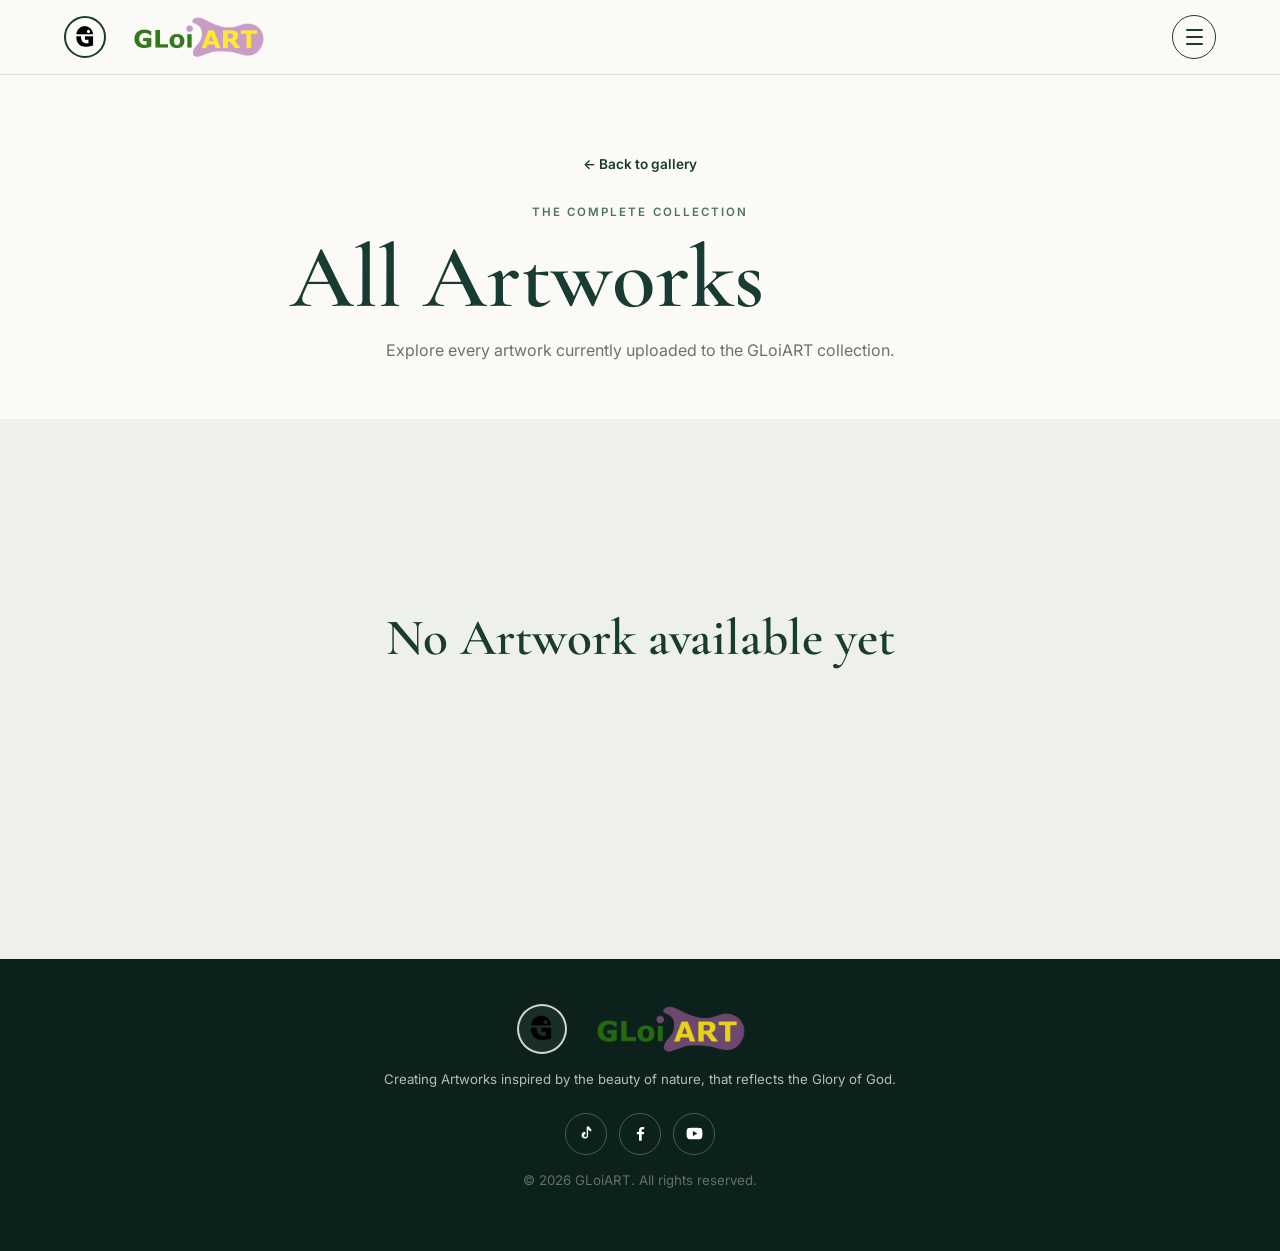
==== commit c13f319e: "Add files via upload" ====
--- a/all-artworks.html
+++ b/all-artworks.html
@@ -52,7 +52,17 @@
   <script>
     document.addEventListener("DOMContentLoaded",()=>{
       const g=document.getElementById("allGalleryGrid");
-      if(g) g.replaceChildren(...ARTWORKS.map(createArtworkCard));
+      if(g){
+        g.replaceChildren();
+        if(ARTWORKS.length){
+          g.append(...ARTWORKS.map(createArtworkCard));
+        } else {
+          const empty=document.createElement("p");
+          empty.className="no-artwork-message";
+          empty.textContent="No Artwork available yet";
+          g.appendChild(empty);
+        }
+      }
     });
   </script>
 </body>
--- a/styles.css
+++ b/styles.css
@@ -94,11 +94,11 @@
 
 .hero { position:relative; min-height:min(760px, 84vh); overflow:hidden; color:#fff; }
 .hero-art { position:absolute; inset:0; background-image:url("assets/banner.jpg"); background-size:cover; background-position:center center; background-repeat:no-repeat; }
-.hero-overlay { position:absolute; inset:0; background:linear-gradient(180deg,rgba(8,24,20,.08) 20%,rgba(8,24,20,.16) 48%,rgba(8,24,20,.78) 100%); }
+.hero-overlay { position:absolute; inset:0; background:linear-gradient(180deg,rgba(8,24,20,.08) 20%,rgba(8,24,20,.16) 48%,rgba(8,24,20,.88) 100%); }
 .hero-content { position:absolute; z-index:2; left:0; right:0; bottom:0; max-width:1000px; padding:clamp(28px,5vw,60px) clamp(22px,8vw,120px); }
 .eyebrow { text-transform:uppercase; letter-spacing:.18em; font-size:.72rem; font-weight:600; color:var(--leaf); margin:0 0 12px; }
 .hero h1 { max-width:950px; margin:0; color:#fff; font-size:clamp(2.2rem,5vw,5.2rem); line-height:.98; text-wrap:balance; text-shadow:0 3px 18px rgba(0,0,0,.28); }
-.hero h1 span { color:#9fbd9f; }
+.hero h1 span { color:#c9e6ae; text-shadow:0 3px 16px rgba(0,0,0,.82); background:rgba(8,24,20,.18); padding:.02em .12em; border-radius:.12em; }
 .hero h1 em { color:var(--gold-light); font-style:normal; }
 .hero .eyebrow { color:var(--gold-light); }
 h1,h2 { font-family:"Cormorant Garamond", Georgia, serif; line-height:.98; margin:0; font-weight:600; }
@@ -243,7 +243,7 @@
   .menu-toggle { width:40px; height:40px; }
   .hero { min-height:720px; }
   .hero-content { padding:35px 22px 45px; }
-  .hero-overlay { background:linear-gradient(180deg,rgba(8,24,20,.10),rgba(8,24,20,.22) 45%,rgba(8,24,20,.82) 100%); }
+  .hero-overlay { background:linear-gradient(180deg,rgba(8,24,20,.10),rgba(8,24,20,.22) 45%,rgba(8,24,20,.92) 100%); }
   .room-window { width:42%; right:4%; top:10%; }
   .wall-art { width:36%; right:42%; top:14%; }
   .sofa { left:17%; right:2%; bottom:7%; }
@@ -284,7 +284,7 @@
 @media (max-width:720px){
   .brand { gap:8px; }
   .brand-g-circle { width:38px; height:38px; flex-basis:38px; }
-  .brand-logo-full { display:none; }
+  .brand-logo-full { display:block; width:120px; max-height:36px; }
   .brand-logo-g { display:none; }
   .footer-g-circle { width:46px; height:46px; flex-basis:46px; }
   .footer-logo-full { width:150px; max-height:44px; }
@@ -326,12 +326,22 @@
   70% { transform:translate3d(calc(var(--leaf-x,0vw) - 5vw),75vh,0) rotate(260deg) scale(var(--leaf-size,1)); }
   100% { transform:translate3d(calc(var(--leaf-x,0vw) + 9vw),112vh,0) rotate(390deg) scale(var(--leaf-size,1)); opacity:0; }
 }
-.button-sun { position:fixed; width:145px; height:145px; margin:-72.5px 0 0 -72.5px; border-radius:50%; opacity:0; transform:scale(.35); z-index:21; transition:opacity .45s ease,transform .6s cubic-bezier(.2,.8,.2,1); }
-.button-sun.sun-show { opacity:1; transform:scale(1); }
-.sun-core { position:absolute; inset:25px; border-radius:50%; background:radial-gradient(circle,#fff4a8 0%,#f3c84e 45%,#d7a83e 72%,rgba(215,168,62,0) 73%); box-shadow:0 0 28px 12px rgba(244,211,105,.42); }
-.sun-rays { position:absolute; inset:0; border-radius:50%; background:repeating-conic-gradient(from 0deg,rgba(244,211,105,.48) 0deg 5deg,transparent 5deg 20deg); mask:radial-gradient(circle,transparent 0 45%,#000 46% 62%,transparent 63%); -webkit-mask:radial-gradient(circle,transparent 0 45%,#000 46% 62%,transparent 63%); animation:sunSpin 5s linear infinite; }
-@keyframes sunSpin { to { transform:rotate(360deg); } }
-.see-all-button { position:relative; z-index:22; }
 @media (prefers-reduced-motion: reduce) {
   .nature-animation-layer { display:none !important; }
 }
+
+.no-artwork-message {
+  grid-column:1 / -1;
+  width:100%;
+  min-height:260px;
+  display:flex;
+  align-items:center;
+  justify-content:center;
+  text-align:center;
+  color:var(--forest);
+  font-family:"Cormorant Garamond",serif;
+  font-size:clamp(2rem,4vw,3.2rem);
+  font-weight:600;
+  margin:0;
+  padding:60px 20px;
+}
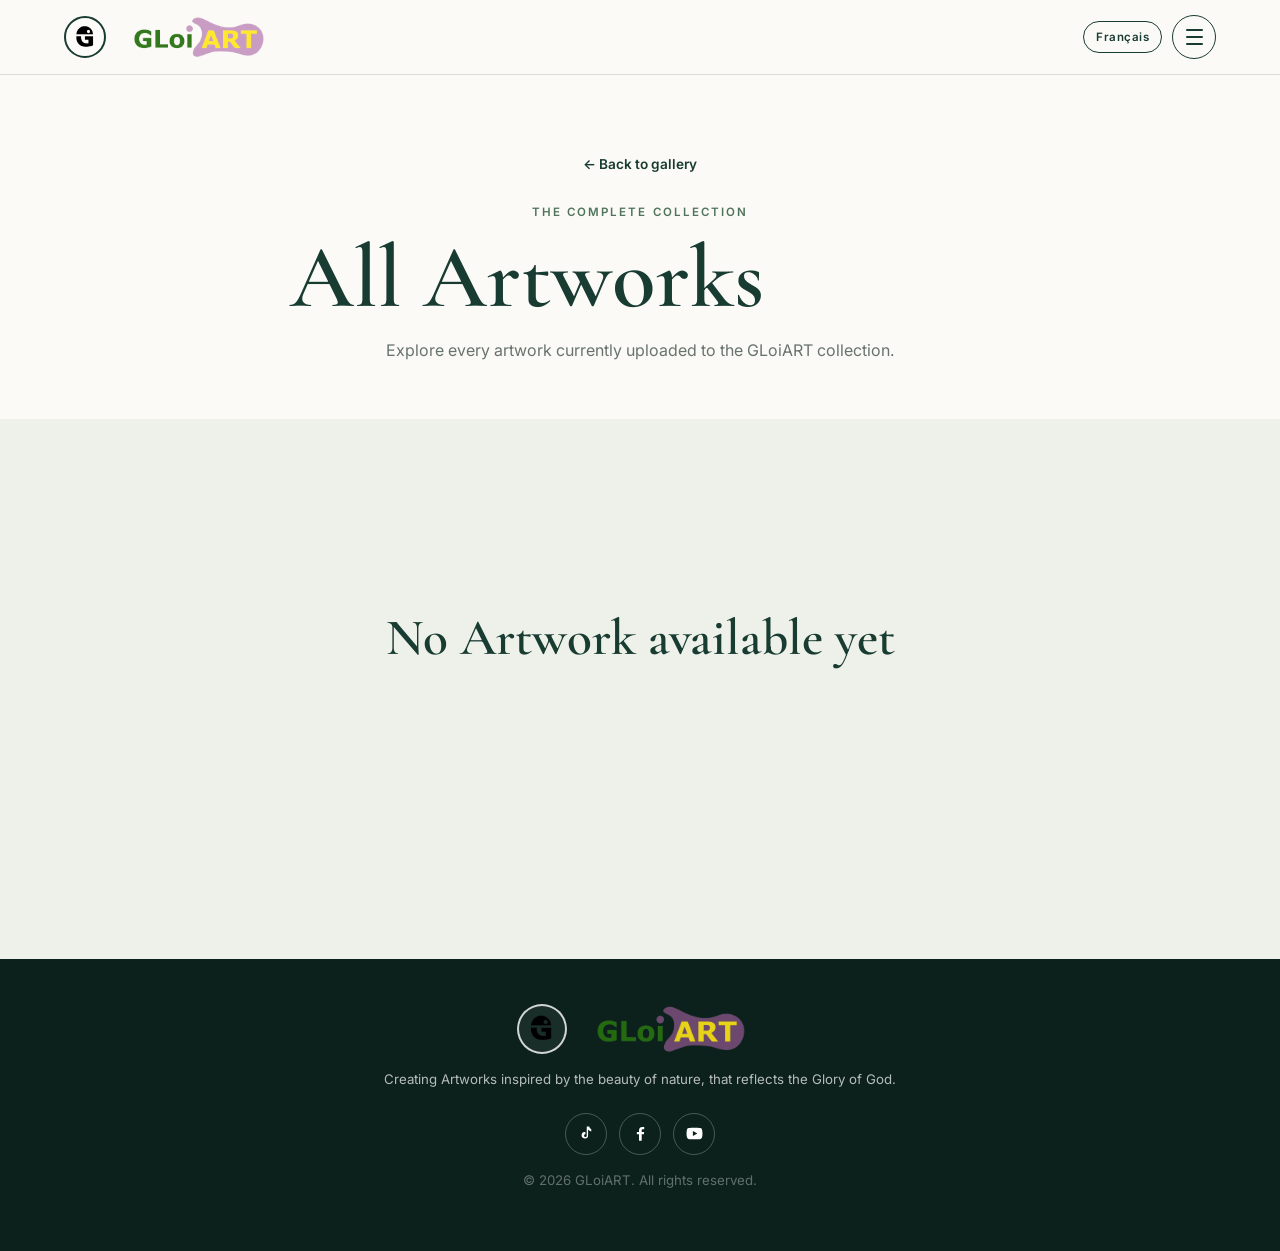
==== commit a2607c18: "Add files via upload" ====
--- a/all-artworks.html
+++ b/all-artworks.html
@@ -12,24 +12,25 @@
 </head>
 <body>
   <header class="site-header">
-    <a class="brand" href="index.html" aria-label="GLoiART home"><span class="brand-g-circle"><img src="assets/logo-g.png" alt="GLoiART G logo"></span><img class="brand-logo brand-logo-full" src="assets/logo-full.png" alt="GLoiART"><img class="brand-logo brand-logo-g" src="assets/logo-g.png" alt="GLoiART"></a>
-    <button class="menu-toggle" id="menuToggle" aria-label="Open navigation menu" aria-expanded="false" aria-controls="mainNav">
+    <a class="brand" href="index.html" data-i18n-aria="home"><span class="brand-g-circle"><img src="assets/logo-g.png" alt="GLoiART G logo"></span><img class="brand-logo brand-logo-full" src="assets/logo-full.png" alt="GLoiART"><img class="brand-logo brand-logo-g" src="assets/logo-g.png" alt="GLoiART"></a>
+    <button class="language-toggle" id="languageToggle" type="button">Français</button>
+    <button class="menu-toggle" id="menuToggle" data-i18n-aria="openMenu" aria-label="Open navigation menu" aria-expanded="false" aria-controls="mainNav">
       <span></span><span></span><span></span>
     </button>
     <nav id="mainNav" class="main-nav" aria-label="Main navigation">
-      <a href="index.html#gallery">Gallery</a>
-      <a href="index.html#about-artist">Artist</a>
-      <a href="index.html#about-gloliart">About GLoiART</a>
-      <a href="index.html#contact-me">Contact Me</a>
+      <a href="index.html#gallery" data-i18n="gallery">Gallery</a>
+      <a href="index.html#about-artist" data-i18n="artist">Artist</a>
+      <a href="index.html#about-gloliart" data-i18n="aboutGLoiART">About GLoiART</a>
+      <a href="index.html#contact-me" data-i18n="contactMe">Contact Me</a>
     </nav>
   </header>
 
   <main>
     <section class="all-artworks-header">
-      <a class="back-link" href="index.html#gallery">← Back to gallery</a>
-      <p class="eyebrow">The complete collection</p>
-      <h1>All Artworks</h1>
-      <p>Explore every artwork currently uploaded to the GLoiART collection.</p>
+      <a class="back-link" href="index.html#gallery" data-i18n="backGallery">← Back to gallery</a>
+      <p class="eyebrow" data-i18n="allCollection">The complete collection</p>
+      <h1 data-i18n="allArtworks">All Artworks</h1>
+      <p data-i18n="allIntro">Explore every artwork currently uploaded to the GLoiART collection.</p>
     </section>
     <section class="section gallery-section all-artworks-section">
       <div id="allGalleryGrid" class="gallery-grid"></div>
@@ -38,7 +39,7 @@
 
   <footer>
     <div class="footer-brand"><span class="brand-g-circle footer-g-circle"><img src="assets/logo-g.png" alt="GLoiART G logo"></span><img class="footer-logo-full" src="assets/logo-full.png" alt="GLoiART"></div>
-    <p>Creating Artworks inspired by the beauty of nature, that reflects the Glory of God.</p>
+    <p data-i18n="footerBio">Creating Artworks inspired by the beauty of nature, that reflects the Glory of God.</p>
     <div class="social-links" aria-label="Social media links">
       <a id="socialTikTok" href="#" target="_blank" rel="noopener" aria-label="TikTok" title="TikTok"><svg viewBox="0 0 24 24" aria-hidden="true"><path d="M14 3v11.1a4.1 4.1 0 1 1-3.4-4.04V13a1.7 1.7 0 1 0 1.7 1.7V3h3.1c.3 1.55 1.3 2.72 2.6 3.38v3.04A7.1 7.1 0 0 1 14 7.02V3z"/></svg></a>
       <a id="socialFacebook" href="#" target="_blank" rel="noopener" aria-label="Facebook" title="Facebook"><svg viewBox="0 0 24 24" aria-hidden="true"><path d="M13.5 21v-8h2.7l.4-3h-3.1V8.1c0-.9.25-1.5 1.55-1.5h1.65V3.9c-.29-.04-1.29-.12-2.46-.12-2.44 0-4.11 1.49-4.11 4.23V10H7.4v3h2.73v8h3.37z"/></svg></a>
@@ -48,6 +49,7 @@
   </footer>
 
   <script src="config.js"></script>
+  <script src="i18n.js"></script>
   <script src="script.js"></script>
   <script>
     document.addEventListener("DOMContentLoaded",()=>{
@@ -59,11 +61,12 @@
         } else {
           const empty=document.createElement("p");
           empty.className="no-artwork-message";
-          empty.textContent="No Artwork available yet";
+          empty.textContent=tr("noArtwork");
           g.appendChild(empty);
         }
       }
     });
   </script>
 </body>
+<script>document.addEventListener("DOMContentLoaded",initLanguage);</script>
 </html>
--- a/styles.css
+++ b/styles.css
@@ -345,3 +345,24 @@
   margin:0;
   padding:60px 20px;
 }
+
+/* Language switcher */
+.language-toggle {
+  position: relative;
+  z-index: 22;
+  margin-left: auto;
+  margin-right: 10px;
+  border: 1px solid var(--forest);
+  background: transparent;
+  color: var(--forest);
+  border-radius: 999px;
+  padding: 8px 12px;
+  font: 600 .72rem Inter, sans-serif;
+  cursor: pointer;
+  letter-spacing: .04em;
+}
+.language-toggle:hover { background:#eef1e9; }
+@media(max-width:720px){
+  .language-toggle { padding:7px 10px; font-size:.68rem; margin-right:7px; }
+  .site-header { padding-left:14px; padding-right:14px; }
+}
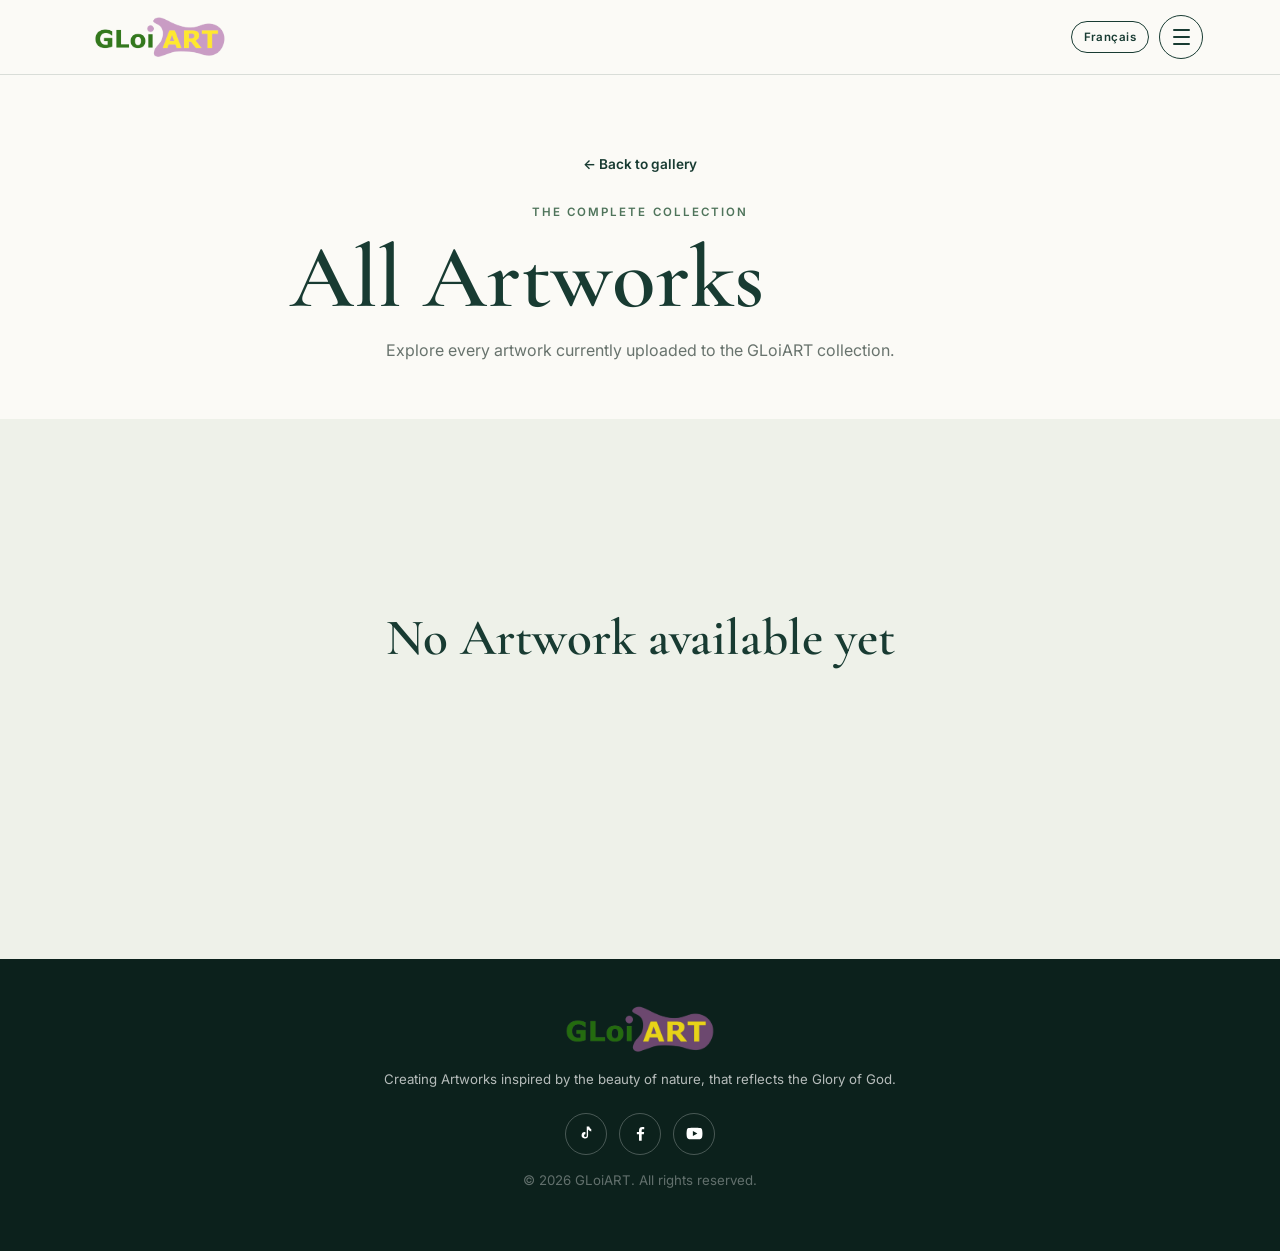
==== commit 3bf91f47: "Add files via upload" ====
--- a/all-artworks.html
+++ b/all-artworks.html
@@ -3,8 +3,24 @@
 <head>
   <meta charset="UTF-8">
   <meta name="viewport" content="width=device-width, initial-scale=1.0">
-  <meta name="description" content="GLoiART — all artworks in the collection.">
-  <title>GLoiART | All Artworks</title>
+  <title>All Artworks | GLoiART</title>
+  <meta name="description" content="Browse the GLoiART art collection by Cameroonian artist Manesong Kenyem Tchoumen. Explore nature-inspired original artworks and prints.">
+  <meta name="robots" content="index, follow, max-image-preview:large">
+  <link rel="canonical" href="https://desken-artist.github.io/all-artworks.html">
+  <link rel="alternate" hreflang="en" href="https://desken-artist.github.io/all-artworks.html">
+  <link rel="alternate" hreflang="fr" href="https://desken-artist.github.io/all-artworks.html">
+  <link rel="alternate" hreflang="x-default" href="https://desken-artist.github.io/all-artworks.html">
+  <meta property="og:type" content="website">
+  <meta property="og:site_name" content="GLoiART">
+  <meta property="og:title" content="All Artworks | GLoiART">
+  <meta property="og:description" content="Browse the GLoiART art collection by Cameroonian artist Manesong Kenyem Tchoumen. Explore nature-inspired original artworks and prints.">
+  <meta property="og:url" content="https://desken-artist.github.io/all-artworks.html">
+  <meta property="og:image" content="https://desken-artist.github.io/assets/banner.jpg">
+  <meta property="og:image:alt" content="GLoiART artwork and nature-inspired art">
+  <meta name="twitter:card" content="summary_large_image">
+  <meta name="twitter:title" content="All Artworks | GLoiART">
+  <meta name="twitter:description" content="Browse the GLoiART art collection by Cameroonian artist Manesong Kenyem Tchoumen. Explore nature-inspired original artworks and prints.">
+  <meta name="twitter:image" content="https://desken-artist.github.io/assets/banner.jpg">
   <link rel="preconnect" href="https://fonts.googleapis.com">
   <link rel="preconnect" href="https://fonts.gstatic.com" crossorigin>
   <link href="https://fonts.googleapis.com/css2?family=Cormorant+Garamond:wght@500;600;700&family=Inter:wght@400;500;600&display=swap" rel="stylesheet">
@@ -12,7 +28,7 @@
 </head>
 <body>
   <header class="site-header">
-    <a class="brand" href="index.html" data-i18n-aria="home"><span class="brand-g-circle"><img src="assets/logo-g.png" alt="GLoiART G logo"></span><img class="brand-logo brand-logo-full" src="assets/logo-full.png" alt="GLoiART"><img class="brand-logo brand-logo-g" src="assets/logo-g.png" alt="GLoiART"></a>
+    <a class="brand" href="index.html" data-i18n-aria="home"><img class="brand-logo brand-logo-full" src="assets/logo-full.png" alt="GLoiART"></a>
     <button class="language-toggle" id="languageToggle" type="button">Français</button>
     <button class="menu-toggle" id="menuToggle" data-i18n-aria="openMenu" aria-label="Open navigation menu" aria-expanded="false" aria-controls="mainNav">
       <span></span><span></span><span></span>
@@ -38,7 +54,7 @@
   </main>
 
   <footer>
-    <div class="footer-brand"><span class="brand-g-circle footer-g-circle"><img src="assets/logo-g.png" alt="GLoiART G logo"></span><img class="footer-logo-full" src="assets/logo-full.png" alt="GLoiART"></div>
+    <div class="footer-brand"><img class="footer-logo-full" src="assets/logo-full.png" alt="GLoiART"></div>
     <p data-i18n="footerBio">Creating Artworks inspired by the beauty of nature, that reflects the Glory of God.</p>
     <div class="social-links" aria-label="Social media links">
       <a id="socialTikTok" href="#" target="_blank" rel="noopener" aria-label="TikTok" title="TikTok"><svg viewBox="0 0 24 24" aria-hidden="true"><path d="M14 3v11.1a4.1 4.1 0 1 1-3.4-4.04V13a1.7 1.7 0 1 0 1.7 1.7V3h3.1c.3 1.55 1.3 2.72 2.6 3.38v3.04A7.1 7.1 0 0 1 14 7.02V3z"/></svg></a>
--- a/styles.css
+++ b/styles.css
@@ -30,12 +30,12 @@
 .site-header {
   position: sticky; top: 0; z-index: 20;
   display: flex; align-items: center; justify-content: space-between;
-  padding: 15px clamp(18px, 5vw, 70px);
+  padding: 15px clamp(20px, 6vw, 90px);
   background: rgba(251,250,246,.92);
   backdrop-filter: blur(14px);
   border-bottom: 1px solid var(--line);
 }
-.brand { display:flex; align-items:center; min-width:0; line-height:0; gap:10px; text-decoration:none; }
+.brand { display:flex; align-items:center; min-width:0; line-height:0; text-decoration:none; }
 .brand-g-circle { width:42px; height:42px; border:2px solid var(--forest); border-radius:50%; display:flex; align-items:center; justify-content:center; flex:0 0 42px; overflow:hidden; background:rgba(255,255,255,.35); }
 .brand-g-circle img { width:72%; height:72%; object-fit:contain; display:block; }
 .brand-logo { display:block; width:auto; height:auto; object-fit:contain; }
@@ -95,7 +95,7 @@
 .hero { position:relative; min-height:min(760px, 84vh); overflow:hidden; color:#fff; }
 .hero-art { position:absolute; inset:0; background-image:url("assets/banner.jpg"); background-size:cover; background-position:center center; background-repeat:no-repeat; }
 .hero-overlay { position:absolute; inset:0; background:linear-gradient(180deg,rgba(8,24,20,.08) 20%,rgba(8,24,20,.16) 48%,rgba(8,24,20,.88) 100%); }
-.hero-content { position:absolute; z-index:2; left:0; right:0; bottom:0; max-width:1000px; padding:clamp(28px,5vw,60px) clamp(22px,8vw,120px); }
+.hero-content { position:absolute; z-index:2; left:0; right:0; bottom:0; width:100%; max-width:none; padding:clamp(28px,5vw,60px) clamp(20px,6vw,90px); }
 .eyebrow { text-transform:uppercase; letter-spacing:.18em; font-size:.72rem; font-weight:600; color:var(--leaf); margin:0 0 12px; }
 .hero h1 { max-width:950px; margin:0; color:#fff; font-size:clamp(2.2rem,5vw,5.2rem); line-height:.98; text-wrap:balance; text-shadow:0 3px 18px rgba(0,0,0,.28); }
 .hero h1 span { color:#c9e6ae; text-shadow:0 3px 16px rgba(0,0,0,.82); background:rgba(8,24,20,.18); padding:.02em .12em; border-radius:.12em; }
@@ -242,7 +242,7 @@
   .site-header { padding:12px 15px; }
   .menu-toggle { width:40px; height:40px; }
   .hero { min-height:720px; }
-  .hero-content { padding:35px 22px 45px; }
+  .hero-content { padding:35px 16px 45px; }
   .hero-overlay { background:linear-gradient(180deg,rgba(8,24,20,.10),rgba(8,24,20,.22) 45%,rgba(8,24,20,.92) 100%); }
   .room-window { width:42%; right:4%; top:10%; }
   .wall-art { width:36%; right:42%; top:14%; }
@@ -366,3 +366,13 @@
   .language-toggle { padding:7px 10px; font-size:.68rem; margin-right:7px; }
   .site-header { padding-left:14px; padding-right:14px; }
 }
+
+/* v16: use only the full GLoiART logo and align header/banner with page content */
+.brand-g-circle, .brand-logo-g, .brand-mark, .footer-g-circle { display:none !important; }
+.footer-brand { justify-content:center; }
+.footer-logo-full { display:block; width:clamp(150px,18vw,185px); max-height:50px; object-fit:contain; }
+@media (max-width:720px) {
+  .site-header { padding-left:16px; padding-right:16px; }
+  .brand-logo-full { display:block; width:120px; max-height:36px; }
+  .footer-logo-full { width:150px; max-height:44px; }
+}
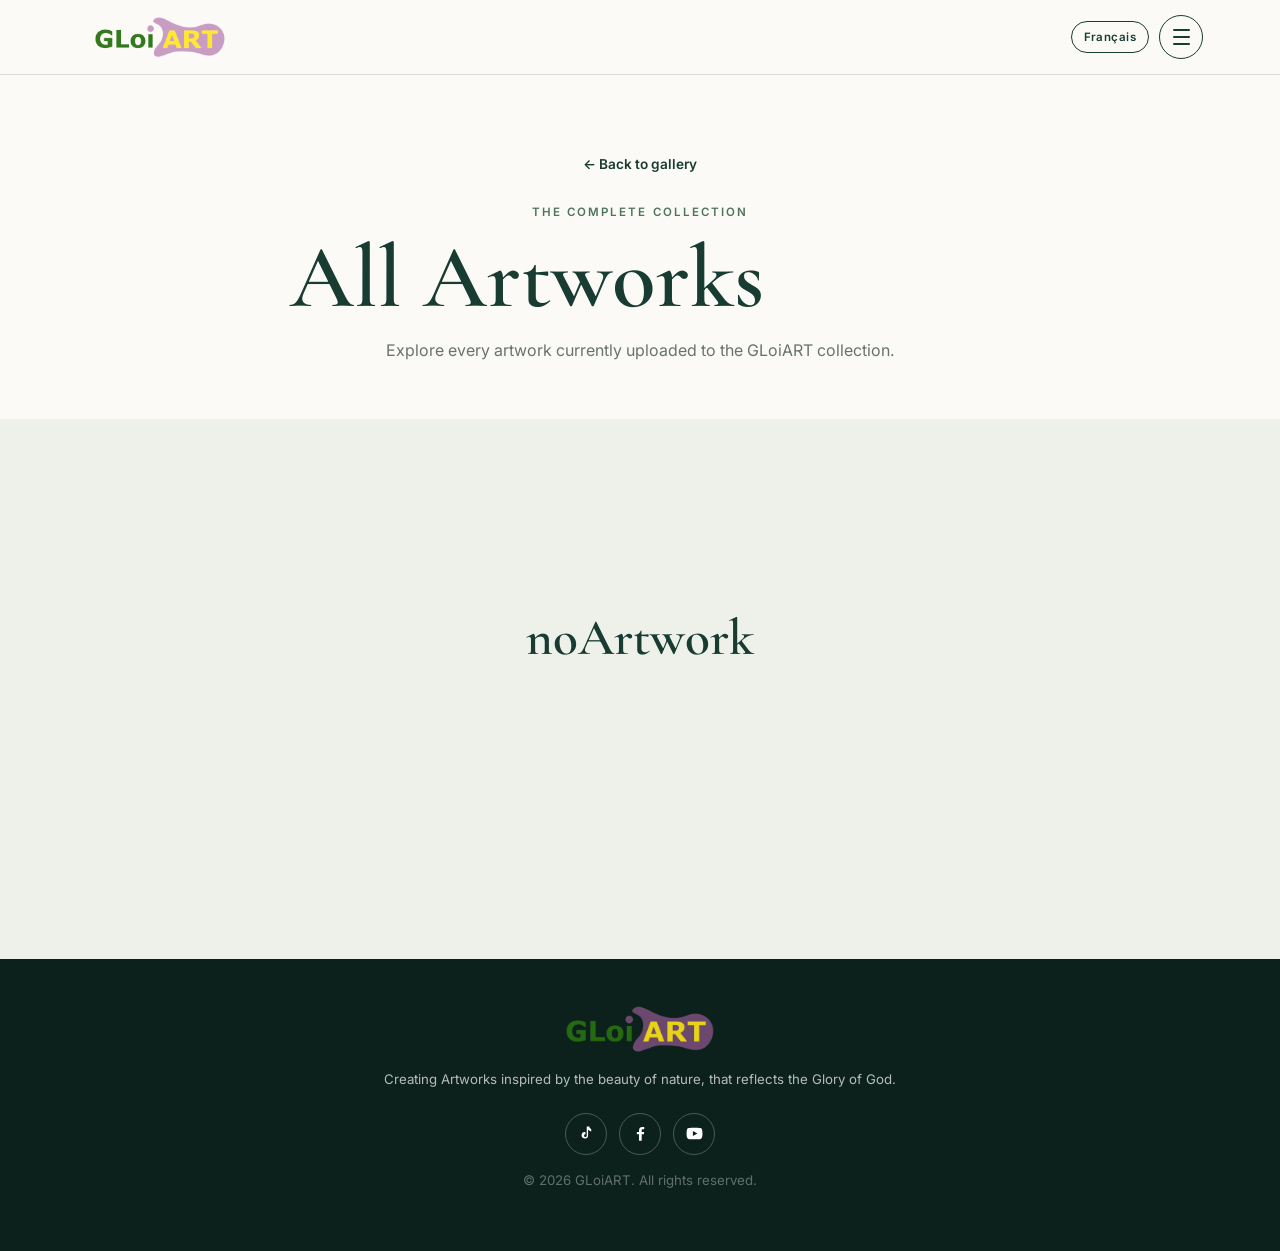
==== commit c4bf1b61: "Add files via upload" ====
--- a/all-artworks.html
+++ b/all-artworks.html
@@ -15,12 +15,12 @@
   <meta property="og:title" content="All Artworks | GLoiART">
   <meta property="og:description" content="Browse the GLoiART art collection by Cameroonian artist Manesong Kenyem Tchoumen. Explore nature-inspired original artworks and prints.">
   <meta property="og:url" content="https://desken-artist.github.io/all-artworks.html">
-  <meta property="og:image" content="https://desken-artist.github.io/assets/banner.jpg">
+  <meta property="og:image" content="https://desken-artist.github.io/assets/banner.webp">
   <meta property="og:image:alt" content="GLoiART artwork and nature-inspired art">
   <meta name="twitter:card" content="summary_large_image">
   <meta name="twitter:title" content="All Artworks | GLoiART">
   <meta name="twitter:description" content="Browse the GLoiART art collection by Cameroonian artist Manesong Kenyem Tchoumen. Explore nature-inspired original artworks and prints.">
-  <meta name="twitter:image" content="https://desken-artist.github.io/assets/banner.jpg">
+  <meta name="twitter:image" content="https://desken-artist.github.io/assets/banner.webp">
   <link rel="preconnect" href="https://fonts.googleapis.com">
   <link rel="preconnect" href="https://fonts.gstatic.com" crossorigin>
   <link href="https://fonts.googleapis.com/css2?family=Cormorant+Garamond:wght@500;600;700&family=Inter:wght@400;500;600&display=swap" rel="stylesheet">
--- a/styles.css
+++ b/styles.css
@@ -93,7 +93,7 @@
 .menu-toggle.open span:nth-child(3){transform:translateY(-7px) rotate(-45deg)}
 
 .hero { position:relative; min-height:min(760px, 84vh); overflow:hidden; color:#fff; }
-.hero-art { position:absolute; inset:0; background-image:url("assets/banner.jpg"); background-size:cover; background-position:center center; background-repeat:no-repeat; }
+.hero-art { position:absolute; inset:0; background-image:url("assets/banner.webp"); background-size:cover; background-position:center center; background-repeat:no-repeat; }
 .hero-overlay { position:absolute; inset:0; background:linear-gradient(180deg,rgba(8,24,20,.08) 20%,rgba(8,24,20,.16) 48%,rgba(8,24,20,.88) 100%); }
 .hero-content { position:absolute; z-index:2; left:0; right:0; bottom:0; width:100%; max-width:none; padding:clamp(28px,5vw,60px) clamp(20px,6vw,90px); }
 .eyebrow { text-transform:uppercase; letter-spacing:.18em; font-size:.72rem; font-weight:600; color:var(--leaf); margin:0 0 12px; }
@@ -376,3 +376,105 @@
   .brand-logo-full { display:block; width:120px; max-height:36px; }
   .footer-logo-full { width:150px; max-height:44px; }
 }
+
+
+/* v17: coming-soon gallery announcement and more restrained hero typography */
+.hero h1 {
+  font-size: clamp(1.75rem, 3.7vw, 3.8rem);
+  line-height: 1.04;
+}
+.gallery-coming-soon {
+  grid-column: 1 / -1;
+  width: 100%;
+  min-height: 280px;
+  padding: 52px 22px;
+  display: flex;
+  flex-direction: column;
+  align-items: center;
+  justify-content: center;
+  gap: 13px;
+  text-align: center;
+  color: var(--forest);
+  background: rgba(255,255,255,.48);
+  border: 1px solid rgba(35,65,48,.12);
+  border-radius: 18px;
+}
+.gallery-coming-soon h3 {
+  margin: 0;
+  max-width: 900px;
+  font-family: "Cormorant Garamond", Georgia, serif;
+  font-size: clamp(2.25rem, 5vw, 3.6rem);
+  line-height: 1;
+  font-weight: 700;
+}
+.gallery-coming-soon p {
+  margin: 0;
+  font-family: Inter, sans-serif;
+  font-size: clamp(.9rem, 1.5vw, 1.05rem);
+  line-height: 1.55;
+}
+.gallery-coming-soon .coming-soon-invite {
+  margin-top: 3px;
+  font-weight: 600;
+}
+.community-button {
+  margin-top: 9px;
+  text-decoration: none;
+}
+@media (max-width: 720px) {
+  .hero h1 {
+    font-size: clamp(1.55rem, 6vw, 2.45rem);
+    line-height: 1.08;
+  }
+  .gallery-coming-soon {
+    min-height: 245px;
+    padding: 38px 18px;
+  }
+}
+
+
+/* GLoiART v18 refinements */
+.gallery-coming-soon h3,
+.gallery-coming-soon .coming-soon-subtitle,
+.gallery-coming-soon .coming-soon-invite {
+  color: #49345f;
+  font-weight: 700;
+}
+.gallery-coming-soon h3 { font-weight: 700; }
+.gallery-coming-soon p { font-weight: 700; }
+
+.join-community-section {
+  display: flex;
+  justify-content: center;
+  text-align: center;
+  background: #f1edf5;
+}
+.join-community-copy {
+  width: min(760px, 100%);
+  margin: 0 auto;
+}
+.join-community-copy h2 {
+  color: var(--forest-deep);
+  margin: 8px 0 14px;
+}
+.join-community-copy > p:not(.eyebrow) {
+  max-width: 650px;
+  margin: 0 auto 26px;
+  color: var(--muted);
+  line-height: 1.8;
+}
+.community-button {
+  animation: community-button-shake 6s ease-in-out infinite;
+  transform-origin: center;
+}
+@keyframes community-button-shake {
+  0%, 88%, 100% { transform: translateX(0) rotate(0); }
+  89% { transform: translateX(-2px) rotate(-1deg); }
+  90% { transform: translateX(2px) rotate(1deg); }
+  91% { transform: translateX(-2px) rotate(-1deg); }
+  92% { transform: translateX(2px) rotate(1deg); }
+  93% { transform: translateX(0) rotate(0); }
+}
+@media (prefers-reduced-motion: reduce) {
+  .community-button { animation: none; }
+}
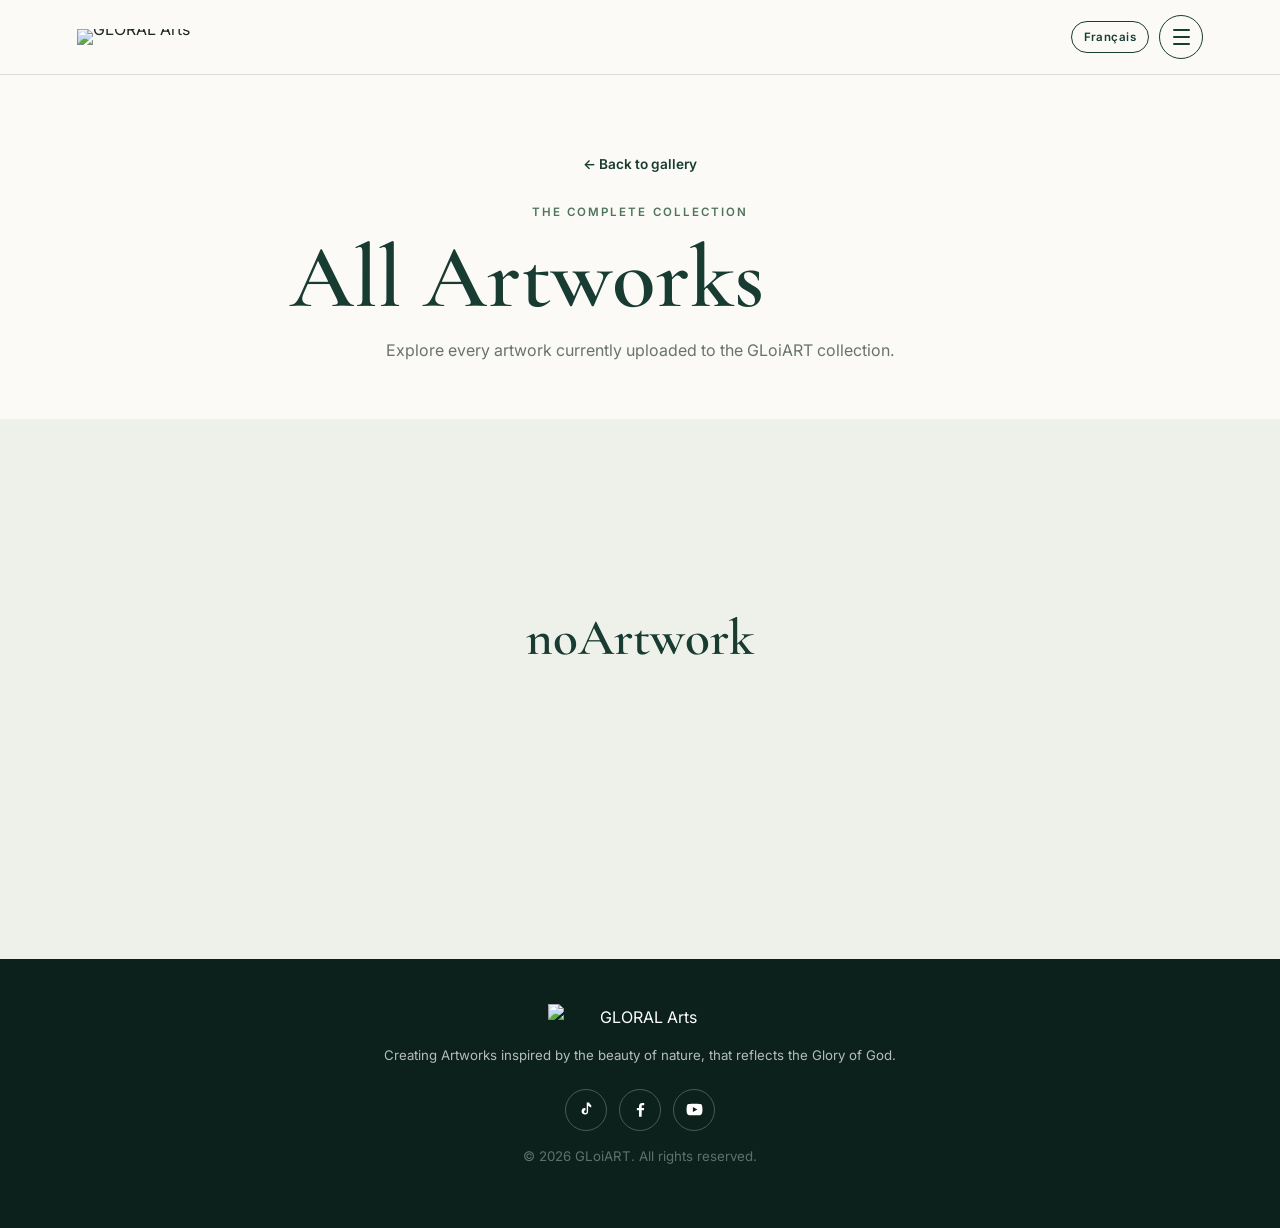
==== commit d6cc6e1a: "Add files via upload" ====
--- a/all-artworks.html
+++ b/all-artworks.html
@@ -28,7 +28,7 @@
 </head>
 <body>
   <header class="site-header">
-    <a class="brand" href="index.html" data-i18n-aria="home"><img class="brand-logo brand-logo-full" src="assets/logo-full.png" alt="GLoiART"></a>
+    <a class="brand" href="index.html" data-i18n-aria="home"><img class="brand-logo brand-logo-full" src="assets/logo-gloral.png" alt="GLORAL Arts"></a>
     <button class="language-toggle" id="languageToggle" type="button">Français</button>
     <button class="menu-toggle" id="menuToggle" data-i18n-aria="openMenu" aria-label="Open navigation menu" aria-expanded="false" aria-controls="mainNav">
       <span></span><span></span><span></span>
@@ -54,7 +54,7 @@
   </main>
 
   <footer>
-    <div class="footer-brand"><img class="footer-logo-full" src="assets/logo-full.png" alt="GLoiART"></div>
+    <div class="footer-brand"><img class="footer-logo-full" src="assets/logo-gloral.png" alt="GLORAL Arts"></div>
     <p data-i18n="footerBio">Creating Artworks inspired by the beauty of nature, that reflects the Glory of God.</p>
     <div class="social-links" aria-label="Social media links">
       <a id="socialTikTok" href="#" target="_blank" rel="noopener" aria-label="TikTok" title="TikTok"><svg viewBox="0 0 24 24" aria-hidden="true"><path d="M14 3v11.1a4.1 4.1 0 1 1-3.4-4.04V13a1.7 1.7 0 1 0 1.7 1.7V3h3.1c.3 1.55 1.3 2.72 2.6 3.38v3.04A7.1 7.1 0 0 1 14 7.02V3z"/></svg></a>
--- a/styles.css
+++ b/styles.css
@@ -176,10 +176,10 @@
 .print-box p { margin:4px 0 0; font-size:.83rem; color:var(--muted); }
 
 .about-artist { display:grid; grid-template-columns:.8fr 1.2fr; gap:70px; align-items:center; background:var(--paper); }
-.artist-visual { min-height:460px; border-radius:28px; background:radial-gradient(circle at 70% 20%,#a9bf9f 0 8%,transparent 9%), linear-gradient(145deg,#1b4438,#5d765a); display:flex; flex-direction:column; justify-content:center; align-items:center; color:#fff; overflow:hidden; position:relative; }
-.artist-visual:before { content:""; position:absolute; width:300px; height:300px; border:1px solid rgba(255,255,255,.2); border-radius:50%; box-shadow:0 0 0 45px rgba(255,255,255,.04),0 0 0 90px rgba(255,255,255,.025); }
-.artist-monogram { font-family:"Cormorant Garamond",serif; font-size:8rem; line-height:1; z-index:1; color:var(--gold-light); }
-.artist-visual p { z-index:1; letter-spacing:.13em; text-transform:uppercase; font-size:.7rem; }
+.artist-visual { aspect-ratio:1181/1536; min-height:0; border-radius:28px; background:#1b4438; display:flex; flex-direction:column; justify-content:flex-end; align-items:center; color:#fff; overflow:hidden; position:relative; }
+.artist-visual:before { content:""; position:absolute; inset:0; background:linear-gradient(to bottom,rgba(0,0,0,0) 55%,rgba(0,0,0,.68) 100%); z-index:1; pointer-events:none; }
+.artist-photo { position:absolute; inset:0; width:100%; height:100%; object-fit:contain; object-position:center top; background:#1b4438; }
+.artist-visual p { position:relative; z-index:2; margin:0 0 24px; letter-spacing:.13em; text-transform:uppercase; font-size:.7rem; text-align:center; }
 .about-copy h2 { font-size:clamp(2.7rem,5vw,4.5rem); color:var(--forest); margin-bottom:25px; }
 .about-copy p { color:var(--muted); max-width:700px; }
 .about-copy blockquote { border-left:3px solid var(--gold); padding-left:20px; font-family:"Cormorant Garamond",serif; font-size:1.5rem; color:var(--forest); margin-top:30px; }
@@ -261,7 +261,7 @@
   .section-heading { display:block; margin-bottom:30px; }
   .section-note { margin-top:15px; font-size:.85rem; }
   .about-artist { grid-template-columns:1fr; gap:35px; }
-  .artist-visual { min-height:330px; }
+  .artist-visual { min-height:0; }
   .cta { display:block; }
   .cta .button { margin-top:20px; }
 }
@@ -478,3 +478,19 @@
 @media (prefers-reduced-motion: reduce) {
   .community-button { animation: none; }
 }
+
+/* Requested text justification — preserve each section's original positioning */
+.section-note {
+  text-align: justify;
+  text-align-last: left;
+}
+
+.about-copy > p:not(.eyebrow) {
+  text-align: justify;
+  text-align-last: left;
+}
+
+.join-community-copy > p:not(.eyebrow) {
+  text-align: justify;
+  text-align-last: center;
+}
